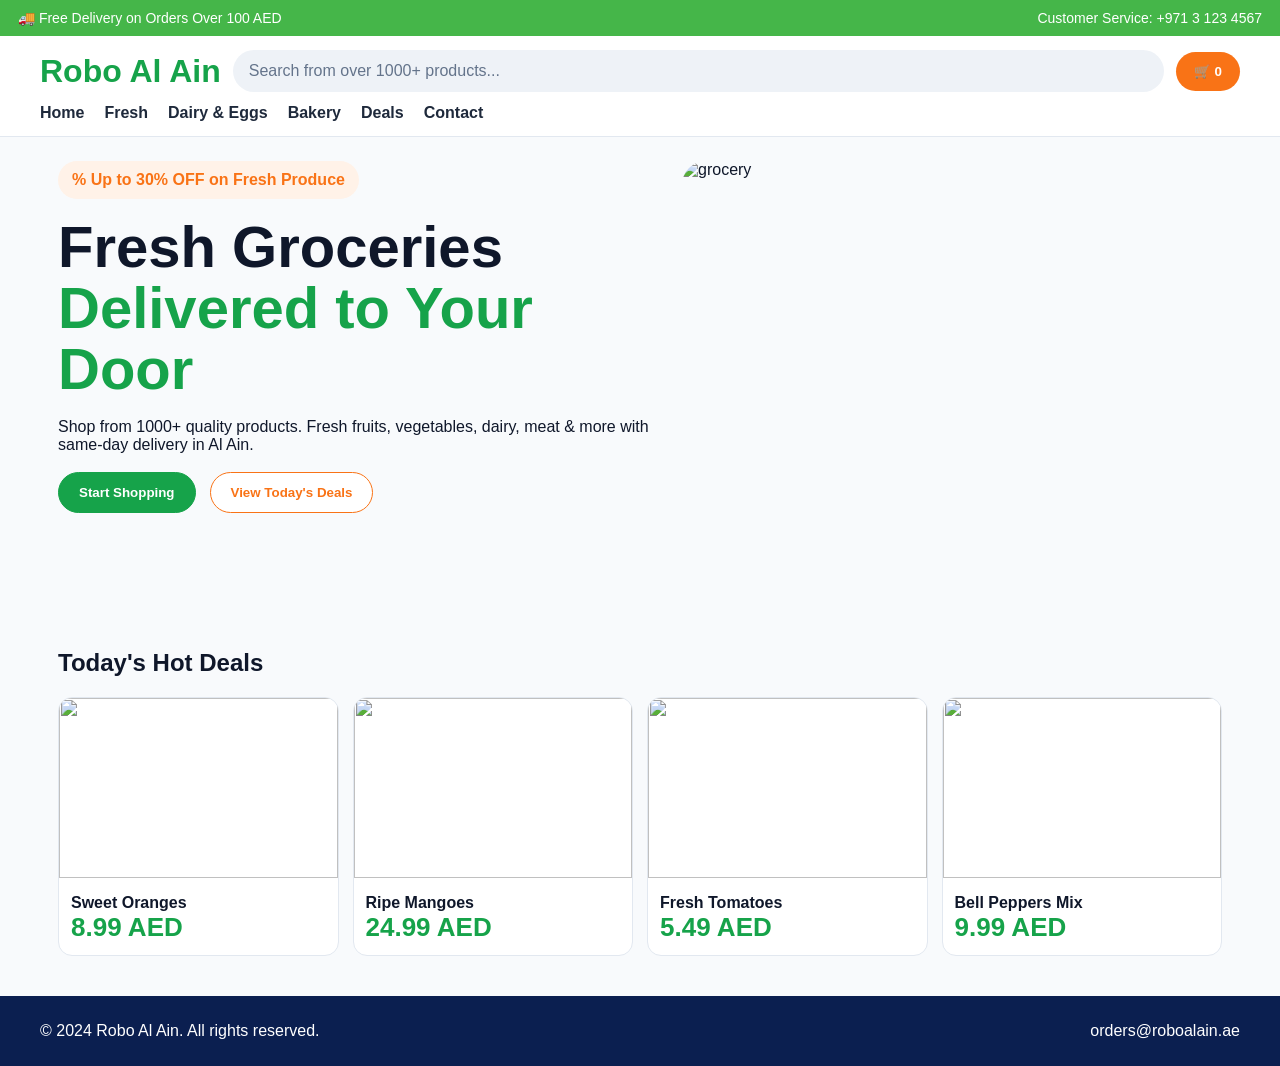
==== index.html @ cf66004e "Switch Vercel deployment to static storefront fallback" ====
<!doctype html>
<html lang="en">
<head>
  <meta charset="UTF-8" />
  <meta name="viewport" content="width=device-width, initial-scale=1.0" />
  <title>Robo Al Ain | Fresh Market</title>
  <style>
    *{box-sizing:border-box} body{margin:0;font-family:Arial,sans-serif;background:#f8fafc;color:#0f172a}
    .top{background:#45b649;color:#fff;padding:10px 18px;font-size:14px;display:flex;justify-content:space-between;gap:16px;flex-wrap:wrap}
    .nav{background:#fff;padding:14px 18px;border-bottom:1px solid #e2e8f0;position:sticky;top:0}
    .row{display:flex;align-items:center;gap:12px;max-width:1200px;margin:auto}
    .brand{font-size:32px;font-weight:700;color:#16a34a}
    .search{flex:1;background:#eef2f7;border-radius:999px;padding:12px 16px;color:#64748b}
    .cart{background:#f97316;color:#fff;border:none;padding:12px 18px;border-radius:999px;font-weight:700}
    .menu{max-width:1200px;margin:12px auto 0;display:flex;gap:20px;font-weight:700;color:#1e293b;flex-wrap:wrap}
    .hero{max-width:1200px;margin:24px auto;padding:0 18px;display:grid;grid-template-columns:1.1fr 1fr;gap:30px}
    .pill{display:inline-block;background:#fff2e8;color:#f97316;padding:10px 14px;border-radius:999px;font-weight:700}
    h1{font-size:58px;line-height:1.05;margin:18px 0} h1 span{color:#16a34a}
    .cta{display:flex;gap:14px;margin-top:18px;flex-wrap:wrap}.btn{padding:12px 20px;border-radius:999px;border:1px solid #16a34a;font-weight:700}
    .btn.primary{background:#16a34a;color:#fff}.btn.alt{color:#f97316;border-color:#f97316;background:#fff}
    .heroimg{width:100%;height:460px;border-radius:24px;object-fit:cover}
    .sec{max-width:1200px;margin:28px auto;padding:0 18px}
    .cards{display:grid;grid-template-columns:repeat(4,1fr);gap:14px}
    .card{background:#fff;border:1px solid #e2e8f0;border-radius:14px;overflow:hidden}
    .card img{width:100%;height:180px;object-fit:cover}.card .p{padding:12px}
    .price{font-size:26px;color:#16a34a;font-weight:700}
    .footer{background:#0b1f50;color:#fff;padding:26px 18px;margin-top:40px}
    @media(max-width:900px){.hero{grid-template-columns:1fr} h1{font-size:42px} .cards{grid-template-columns:repeat(2,1fr)}}
  </style>
</head>
<body>
  <div class="top"><div>🚚 Free Delivery on Orders Over 100 AED</div><div>Customer Service: +971 3 123 4567</div></div>
  <header class="nav">
    <div class="row">
      <div class="brand">Robo Al Ain</div>
      <div class="search">Search from over 1000+ products...</div>
      <button class="cart">🛒 0</button>
    </div>
    <div class="menu"><span>Home</span><span>Fresh</span><span>Dairy & Eggs</span><span>Bakery</span><span>Deals</span><span>Contact</span></div>
  </header>

  <section class="hero">
    <div>
      <span class="pill">% Up to 30% OFF on Fresh Produce</span>
      <h1>Fresh Groceries<br><span>Delivered to Your Door</span></h1>
      <p>Shop from 1000+ quality products. Fresh fruits, vegetables, dairy, meat & more with same-day delivery in Al Ain.</p>
      <div class="cta"><button class="btn primary">Start Shopping</button><button class="btn alt">View Today's Deals</button></div>
    </div>
    <img class="heroimg" src="https://images.unsplash.com/photo-1542838132-92c53300491e?auto=format&fit=crop&w=1400&q=80" alt="grocery"/>
  </section>

  <section class="sec">
    <h2>Today's Hot Deals</h2>
    <div class="cards">
      <article class="card"><img src="https://images.unsplash.com/photo-1582979512210-99b6a53386f9?auto=format&fit=crop&w=800&q=80"><div class="p"><strong>Sweet Oranges</strong><div class="price">8.99 AED</div></div></article>
      <article class="card"><img src="https://images.unsplash.com/photo-1553279768-865429fa0078?auto=format&fit=crop&w=800&q=80"><div class="p"><strong>Ripe Mangoes</strong><div class="price">24.99 AED</div></div></article>
      <article class="card"><img src="https://images.unsplash.com/photo-1546470427-e5ac89cd0b51?auto=format&fit=crop&w=800&q=80"><div class="p"><strong>Fresh Tomatoes</strong><div class="price">5.49 AED</div></div></article>
      <article class="card"><img src="https://images.unsplash.com/photo-1563565375-f3fdfdbefa83?auto=format&fit=crop&w=800&q=80"><div class="p"><strong>Bell Peppers Mix</strong><div class="price">9.99 AED</div></div></article>
    </div>
  </section>

  <footer class="footer">
    <div style="max-width:1200px;margin:auto;display:flex;justify-content:space-between;gap:10px;flex-wrap:wrap">
      <span>© 2024 Robo Al Ain. All rights reserved.</span>
      <span>orders@roboalain.ae</span>
    </div>
  </footer>
</body>
</html>
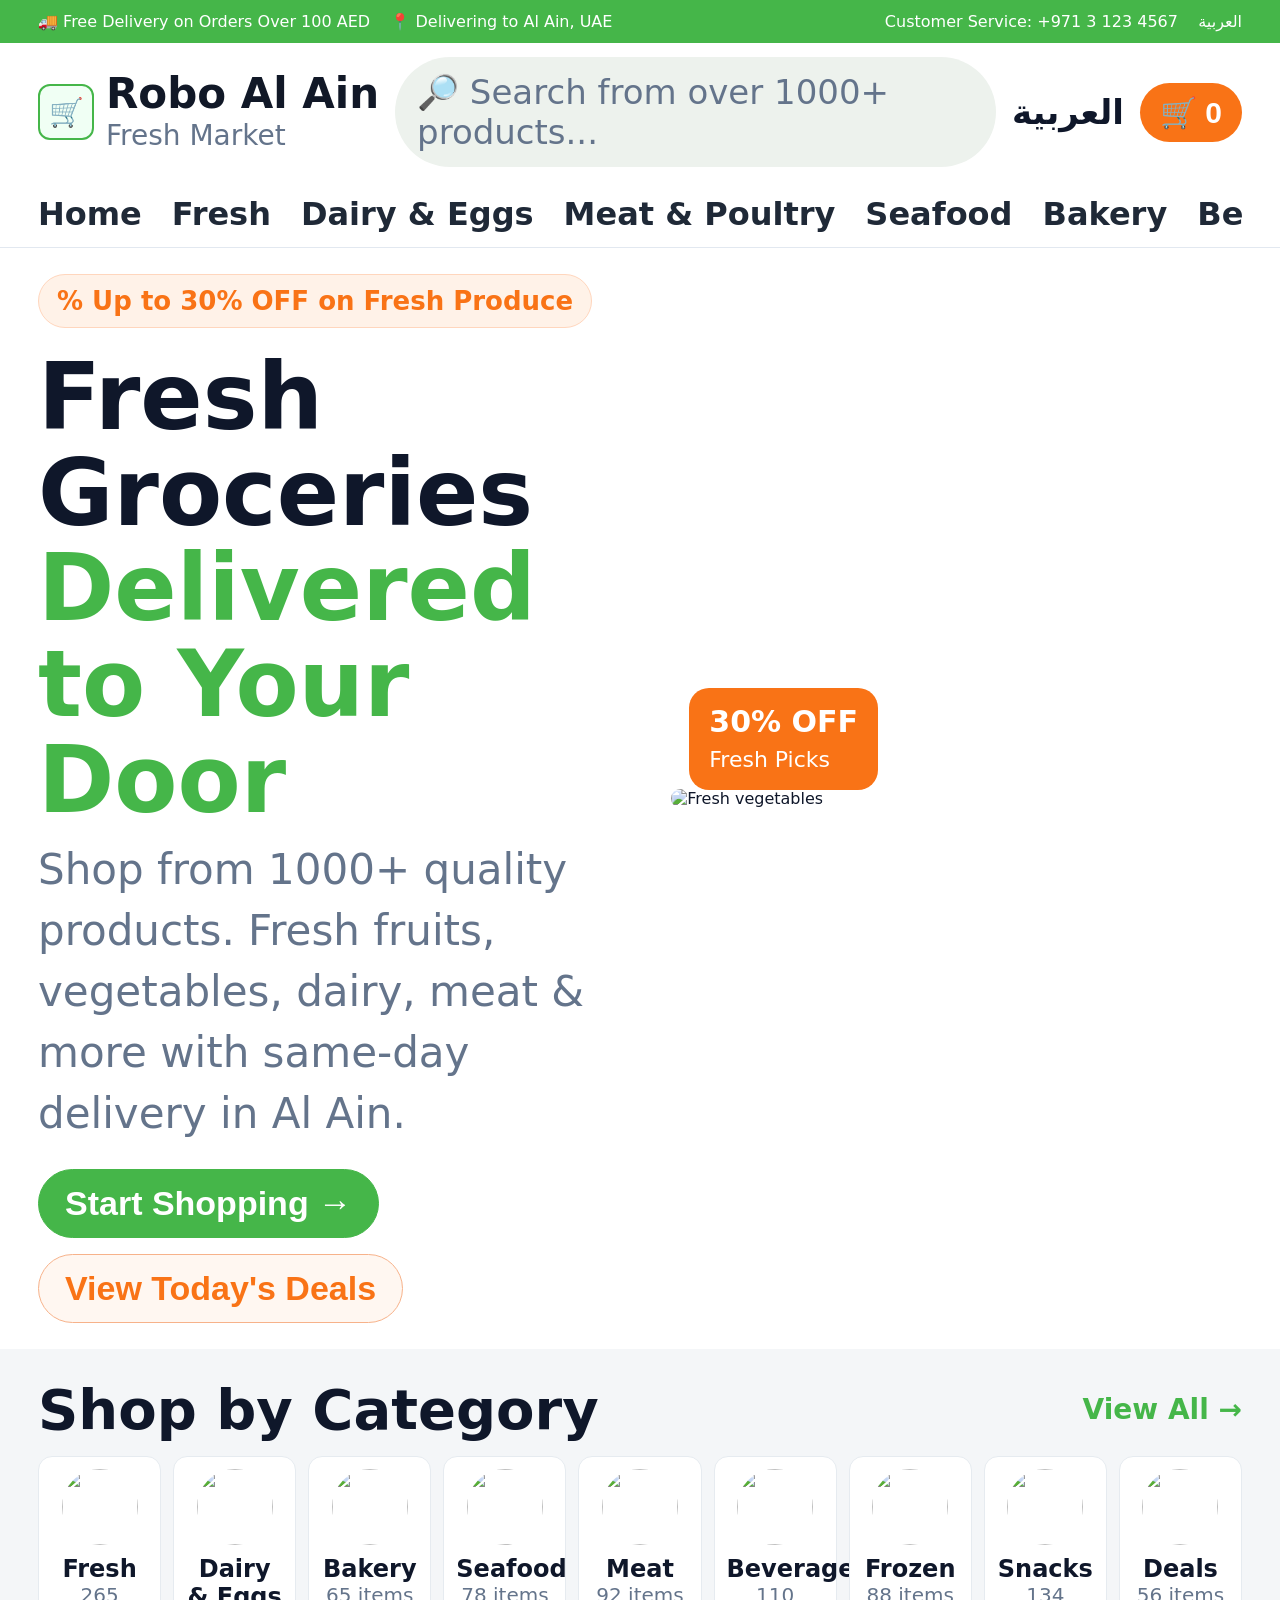
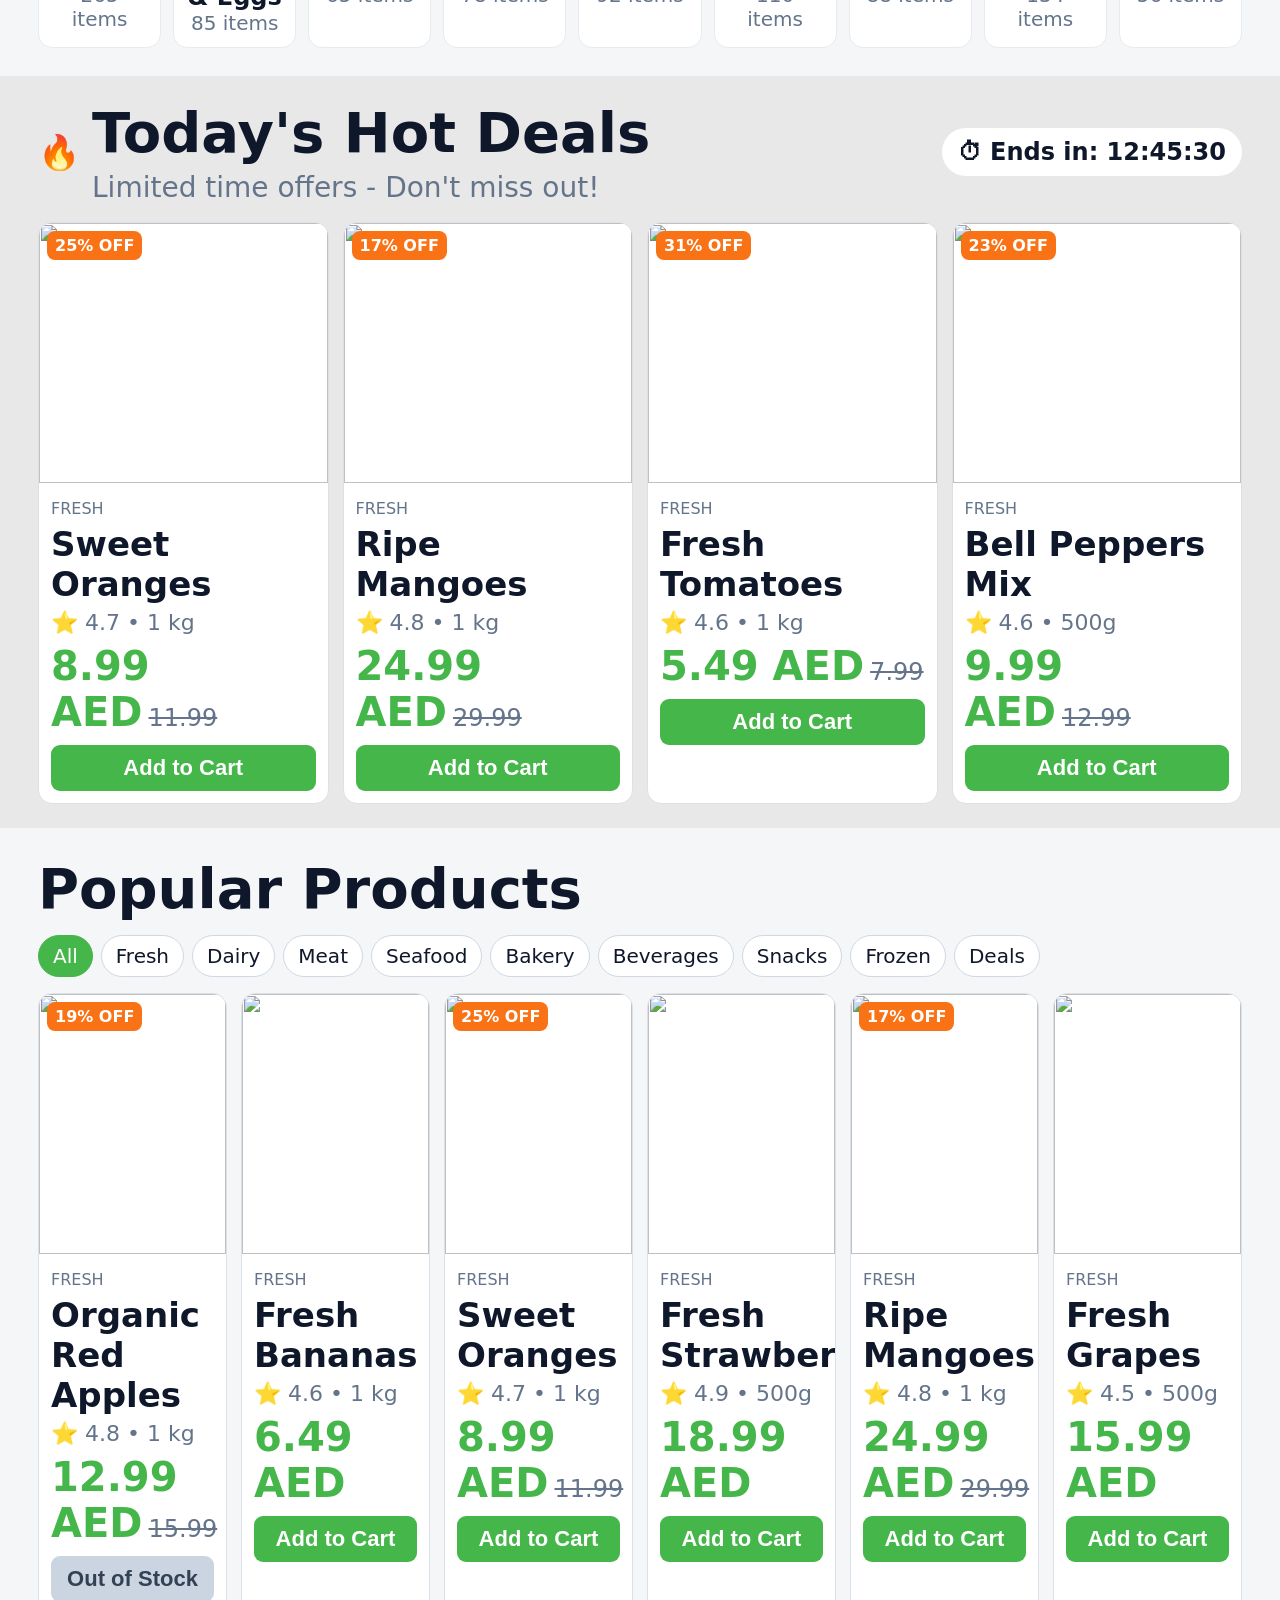
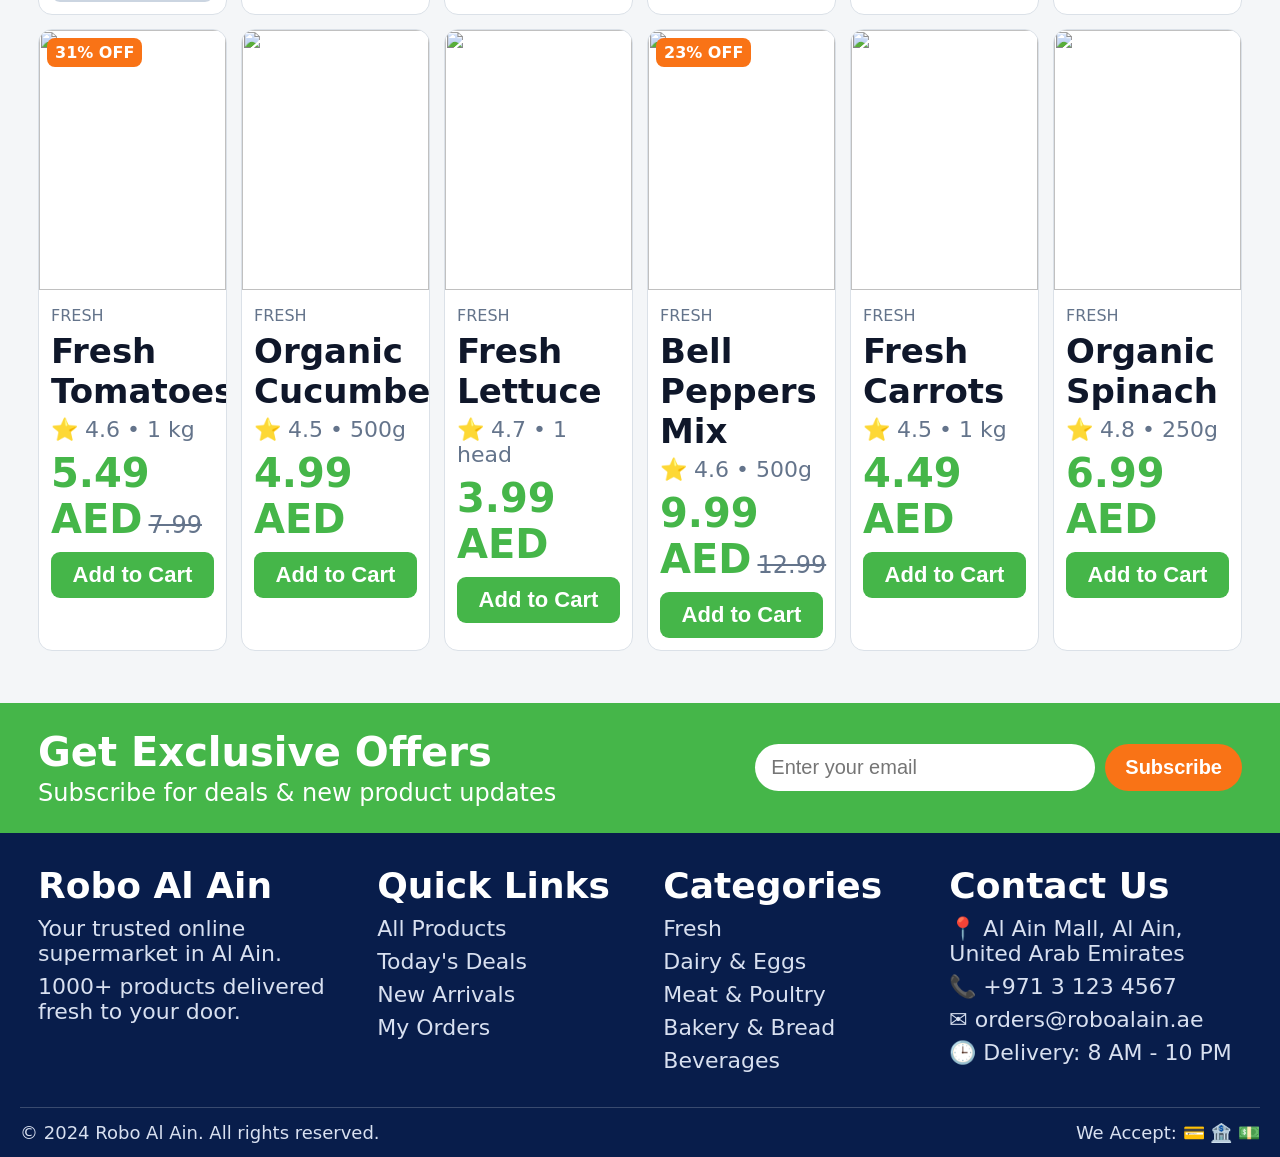
==== commit d046d4fb: "Replace root page with full Robo Al Ain storefront copy" ====
--- a/index.html
+++ b/index.html
@@ -5,65 +5,172 @@
   <meta name="viewport" content="width=device-width, initial-scale=1.0" />
   <title>Robo Al Ain | Fresh Market</title>
   <style>
-    *{box-sizing:border-box} body{margin:0;font-family:Arial,sans-serif;background:#f8fafc;color:#0f172a}
-    .top{background:#45b649;color:#fff;padding:10px 18px;font-size:14px;display:flex;justify-content:space-between;gap:16px;flex-wrap:wrap}
-    .nav{background:#fff;padding:14px 18px;border-bottom:1px solid #e2e8f0;position:sticky;top:0}
-    .row{display:flex;align-items:center;gap:12px;max-width:1200px;margin:auto}
-    .brand{font-size:32px;font-weight:700;color:#16a34a}
-    .search{flex:1;background:#eef2f7;border-radius:999px;padding:12px 16px;color:#64748b}
-    .cart{background:#f97316;color:#fff;border:none;padding:12px 18px;border-radius:999px;font-weight:700}
-    .menu{max-width:1200px;margin:12px auto 0;display:flex;gap:20px;font-weight:700;color:#1e293b;flex-wrap:wrap}
-    .hero{max-width:1200px;margin:24px auto;padding:0 18px;display:grid;grid-template-columns:1.1fr 1fr;gap:30px}
-    .pill{display:inline-block;background:#fff2e8;color:#f97316;padding:10px 14px;border-radius:999px;font-weight:700}
-    h1{font-size:58px;line-height:1.05;margin:18px 0} h1 span{color:#16a34a}
-    .cta{display:flex;gap:14px;margin-top:18px;flex-wrap:wrap}.btn{padding:12px 20px;border-radius:999px;border:1px solid #16a34a;font-weight:700}
-    .btn.primary{background:#16a34a;color:#fff}.btn.alt{color:#f97316;border-color:#f97316;background:#fff}
-    .heroimg{width:100%;height:460px;border-radius:24px;object-fit:cover}
-    .sec{max-width:1200px;margin:28px auto;padding:0 18px}
+    *{box-sizing:border-box} body{margin:0;font-family:Inter,system-ui,-apple-system,Segoe UI,Roboto,sans-serif;background:#f4f6f8;color:#0f172a}
+    a{text-decoration:none;color:inherit}
+    .container{max-width:1240px;margin:0 auto;padding:0 18px}
+    .top{background:#45b649;color:#fff;font-size:16px}
+    .top .container{display:flex;justify-content:space-between;gap:16px;padding:12px 18px;flex-wrap:wrap}
+    .bar{background:#fff;border-bottom:1px solid #e2e8f0;position:sticky;top:0;z-index:20}
+    .bar-main{display:flex;align-items:center;gap:16px;padding:14px 0}
+    .logo{display:flex;align-items:center;gap:12px;min-width:230px}
+    .logo-badge{width:56px;height:56px;border:2px solid #45b649;border-radius:12px;display:grid;place-items:center;background:#f0fff4;font-size:28px}
+    .logo h1{margin:0;font-size:42px;line-height:1;color:#111827}
+    .logo p{margin:4px 0 0;color:#64748b;font-size:28px}
+    .search{flex:1;background:#edf2ed;border-radius:999px;padding:15px 22px;color:#64748b;font-size:34px}
+    .lang{font-weight:700;font-size:34px}
+    .cart{background:#f97316;color:#fff;border:0;border-radius:999px;padding:12px 20px;font-weight:700;font-size:30px}
+    .menu{display:flex;gap:30px;font-weight:700;padding:14px 0;color:#1f2937;font-size:32px;overflow:auto;white-space:nowrap}
+
+    .hero{background:#fff;padding:26px 0}
+    .hero-grid{display:grid;grid-template-columns:1.05fr 1fr;gap:34px;align-items:center}
+    .offer{display:inline-block;background:#fff2e8;color:#f97316;border:1px solid #ffd6bd;border-radius:999px;padding:11px 18px;font-weight:700;font-size:26px}
+    .hero h2{font-size:92px;line-height:1.04;margin:22px 0 12px}
+    .hero h2 span{color:#45b649}
+    .hero p{color:#64748b;font-size:42px;line-height:1.45;margin:0}
+    .cta{display:flex;gap:16px;margin-top:24px;flex-wrap:wrap}
+    .btn{border:1px solid #cbd5e1;background:#fff;border-radius:999px;padding:14px 26px;font-size:34px;font-weight:700}
+    .btn.primary{background:#45b649;border-color:#45b649;color:#fff}
+    .btn.alt{border-color:#f7b28a;color:#f97316;background:#fff7f1}
+    .heroimg{position:relative}
+    .heroimg img{width:100%;height:640px;object-fit:cover;border-radius:28px}
+    .tag{position:absolute;left:18px;bottom:18px;background:#f97316;color:#fff;border-radius:20px;padding:16px 20px;font-weight:800;font-size:30px}
+
+    .section{padding:28px 0}
+    .head{display:flex;justify-content:space-between;align-items:center;margin-bottom:14px}
+    .head h3{margin:0;font-size:56px}
+    .head a{color:#45b649;font-weight:700;font-size:28px}
+
+    .cats{display:grid;grid-template-columns:repeat(9,minmax(120px,1fr));gap:12px}
+    .cat{background:#fff;border:1px solid #e6ebf0;border-radius:14px;padding:12px;text-align:center}
+    .cat img{width:76px;height:76px;border-radius:50%;object-fit:cover;display:block;margin:0 auto 10px}
+    .cat b{font-size:24px;display:block}
+    .cat small{color:#64748b;font-size:20px}
+
+    .deals-wrap{background:#e8e8e8;padding:24px 0}
+    .deal-head{display:flex;justify-content:space-between;align-items:center;margin-bottom:18px}
+    .deal-title{display:flex;align-items:center;gap:12px}
+    .deal-title h4{margin:0;font-size:56px}
+    .deal-title p{margin:6px 0 0;color:#64748b;font-size:28px}
+    .timer{background:#fff;border-radius:999px;padding:10px 16px;font-weight:700;font-size:24px}
     .cards{display:grid;grid-template-columns:repeat(4,1fr);gap:14px}
-    .card{background:#fff;border:1px solid #e2e8f0;border-radius:14px;overflow:hidden}
-    .card img{width:100%;height:180px;object-fit:cover}.card .p{padding:12px}
-    .price{font-size:26px;color:#16a34a;font-weight:700}
-    .footer{background:#0b1f50;color:#fff;padding:26px 18px;margin-top:40px}
-    @media(max-width:900px){.hero{grid-template-columns:1fr} h1{font-size:42px} .cards{grid-template-columns:repeat(2,1fr)}}
+    .card{background:#fff;border-radius:14px;overflow:hidden;border:1px solid #dbe1e8}
+    .card .img{position:relative}
+    .card .img img{width:100%;height:260px;object-fit:cover}
+    .disc{position:absolute;top:8px;left:8px;background:#f97316;color:#fff;font-size:16px;font-weight:800;padding:5px 8px;border-radius:8px}
+    .card .info{padding:12px}
+    .type{color:#64748b;text-transform:uppercase;font-size:16px}
+    .name{font-size:34px;font-weight:700;margin:6px 0}
+    .meta{color:#64748b;font-size:22px}
+    .price{margin-top:8px}
+    .price b{color:#45b649;font-size:40px}
+    .price s{color:#64748b;margin-left:6px;font-size:24px}
+    .add{margin-top:10px;background:#45b649;color:#fff;border:0;width:100%;padding:10px;border-radius:9px;font-weight:700;font-size:22px}
+
+    .chips{display:flex;gap:8px;flex-wrap:wrap;margin-bottom:16px}
+    .chip{border:1px solid #cfd8e3;background:#fff;border-radius:999px;padding:8px 14px;font-size:20px}
+    .chip.active{background:#45b649;border-color:#45b649;color:#fff}
+    .products{display:grid;grid-template-columns:repeat(6,1fr);gap:14px}
+
+    .newsletter{background:#45b649;color:#fff;padding:26px 0;margin-top:24px}
+    .newsletter .container{display:flex;justify-content:space-between;align-items:center;gap:16px;flex-wrap:wrap}
+    .newsletter h5{margin:0;font-size:40px}
+    .newsletter p{margin:4px 0 0;font-size:24px}
+    .sub{display:flex;gap:10px;flex-wrap:wrap}
+    .sub input{border:0;border-radius:999px;padding:12px 16px;min-width:340px;font-size:20px}
+    .sub button{border:0;background:#f97316;color:#fff;padding:12px 20px;border-radius:999px;font-weight:700;font-size:20px}
+
+    .footer{background:#081d4b;color:#fff;padding:32px 0 0}
+    .footer-grid{display:grid;grid-template-columns:1.2fr 1fr 1fr 1.1fr;gap:20px;padding-bottom:26px}
+    .footer h6{margin:0 0 10px;font-size:36px}
+    .footer p,.footer li{margin:0 0 8px;color:#d8e0f0;font-size:22px;list-style:none}
+    .copyright{border-top:1px solid rgba(255,255,255,.2);padding:14px 0;color:#d8e0f0;font-size:18px;display:flex;justify-content:space-between;gap:12px;flex-wrap:wrap}
+
+    @media (max-width:1100px){
+      .hero-grid{grid-template-columns:1fr}.cats{grid-template-columns:repeat(3,1fr)}.cards{grid-template-columns:repeat(2,1fr)}.products{grid-template-columns:repeat(2,1fr)}
+      .logo h1{font-size:28px}.logo p,.search,.lang,.cart,.menu,.hero p{font-size:18px}.hero h2{font-size:48px}
+      .head h3,.deal-title h4{font-size:34px}.footer-grid{grid-template-columns:1fr 1fr}
+    }
   </style>
 </head>
 <body>
-  <div class="top"><div>🚚 Free Delivery on Orders Over 100 AED</div><div>Customer Service: +971 3 123 4567</div></div>
-  <header class="nav">
-    <div class="row">
-      <div class="brand">Robo Al Ain</div>
-      <div class="search">Search from over 1000+ products...</div>
-      <button class="cart">🛒 0</button>
+  <div class="top"><div class="container"><span>🚚 Free Delivery on Orders Over 100 AED &nbsp;&nbsp; 📍 Delivering to Al Ain, UAE</span><span>Customer Service: +971 3 123 4567 &nbsp;&nbsp; العربية</span></div></div>
+
+  <header class="bar">
+    <div class="container">
+      <div class="bar-main">
+        <div class="logo"><div class="logo-badge">🛒</div><div><h1>Robo Al Ain</h1><p>Fresh Market</p></div></div>
+        <div class="search">🔎 Search from over 1000+ products...</div>
+        <div class="lang">العربية</div>
+        <button class="cart">🛒 0</button>
+      </div>
+      <nav class="menu"><a>Home</a><a>Fresh</a><a>Dairy & Eggs</a><a>Meat & Poultry</a><a>Seafood</a><a>Bakery</a><a>Beverages</a><a>Snacks</a><a>Frozen</a><a>Deals</a></nav>
     </div>
-    <div class="menu"><span>Home</span><span>Fresh</span><span>Dairy & Eggs</span><span>Bakery</span><span>Deals</span><span>Contact</span></div>
   </header>
 
   <section class="hero">
-    <div>
-      <span class="pill">% Up to 30% OFF on Fresh Produce</span>
-      <h1>Fresh Groceries<br><span>Delivered to Your Door</span></h1>
-      <p>Shop from 1000+ quality products. Fresh fruits, vegetables, dairy, meat & more with same-day delivery in Al Ain.</p>
-      <div class="cta"><button class="btn primary">Start Shopping</button><button class="btn alt">View Today's Deals</button></div>
-    </div>
-    <img class="heroimg" src="https://images.unsplash.com/photo-1542838132-92c53300491e?auto=format&fit=crop&w=1400&q=80" alt="grocery"/>
-  </section>
-
-  <section class="sec">
-    <h2>Today's Hot Deals</h2>
-    <div class="cards">
-      <article class="card"><img src="https://images.unsplash.com/photo-1582979512210-99b6a53386f9?auto=format&fit=crop&w=800&q=80"><div class="p"><strong>Sweet Oranges</strong><div class="price">8.99 AED</div></div></article>
-      <article class="card"><img src="https://images.unsplash.com/photo-1553279768-865429fa0078?auto=format&fit=crop&w=800&q=80"><div class="p"><strong>Ripe Mangoes</strong><div class="price">24.99 AED</div></div></article>
-      <article class="card"><img src="https://images.unsplash.com/photo-1546470427-e5ac89cd0b51?auto=format&fit=crop&w=800&q=80"><div class="p"><strong>Fresh Tomatoes</strong><div class="price">5.49 AED</div></div></article>
-      <article class="card"><img src="https://images.unsplash.com/photo-1563565375-f3fdfdbefa83?auto=format&fit=crop&w=800&q=80"><div class="p"><strong>Bell Peppers Mix</strong><div class="price">9.99 AED</div></div></article>
+    <div class="container hero-grid">
+      <div>
+        <span class="offer">% Up to 30% OFF on Fresh Produce</span>
+        <h2>Fresh Groceries<br><span>Delivered to Your Door</span></h2>
+        <p>Shop from 1000+ quality products. Fresh fruits, vegetables, dairy, meat & more with same-day delivery in Al Ain.</p>
+        <div class="cta"><button class="btn primary">Start Shopping →</button><button class="btn alt">View Today's Deals</button></div>
+      </div>
+      <div class="heroimg"><img src="https://images.unsplash.com/photo-1542838132-92c53300491e?auto=format&fit=crop&w=1400&q=80" alt="Fresh vegetables"><div class="tag">30% OFF<br><span style="font-size:22px;font-weight:500">Fresh Picks</span></div></div>
     </div>
   </section>
 
-  <footer class="footer">
-    <div style="max-width:1200px;margin:auto;display:flex;justify-content:space-between;gap:10px;flex-wrap:wrap">
-      <span>© 2024 Robo Al Ain. All rights reserved.</span>
-      <span>orders@roboalain.ae</span>
+  <section class="section">
+    <div class="container">
+      <div class="head"><h3>Shop by Category</h3><a href="#">View All →</a></div>
+      <div class="cats">
+        <div class="cat"><img src="https://images.unsplash.com/photo-1488459716781-31db52582fe9?auto=format&fit=crop&w=200&q=80"><b>Fresh</b><small>265 items</small></div>
+        <div class="cat"><img src="https://images.unsplash.com/photo-1550583724-b2692b85b150?auto=format&fit=crop&w=200&q=80"><b>Dairy & Eggs</b><small>85 items</small></div>
+        <div class="cat"><img src="https://images.unsplash.com/photo-1549931319-a545dcf3bc73?auto=format&fit=crop&w=200&q=80"><b>Bakery</b><small>65 items</small></div>
+        <div class="cat"><img src="https://images.unsplash.com/photo-1579631542720-3a87824fff86?auto=format&fit=crop&w=200&q=80"><b>Seafood</b><small>78 items</small></div>
+        <div class="cat"><img src="https://images.unsplash.com/photo-1607623814075-e51df1bdc82f?auto=format&fit=crop&w=200&q=80"><b>Meat</b><small>92 items</small></div>
+        <div class="cat"><img src="https://images.unsplash.com/photo-1551024709-8f23befc6cf7?auto=format&fit=crop&w=200&q=80"><b>Beverages</b><small>110 items</small></div>
+        <div class="cat"><img src="https://images.unsplash.com/photo-1529472119196-cb724127a98e?auto=format&fit=crop&w=200&q=80"><b>Frozen</b><small>88 items</small></div>
+        <div class="cat"><img src="https://images.unsplash.com/photo-1599490659213-e2b9527bd087?auto=format&fit=crop&w=200&q=80"><b>Snacks</b><small>134 items</small></div>
+        <div class="cat"><img src="https://images.unsplash.com/photo-1607082349566-187342175e2f?auto=format&fit=crop&w=200&q=80"><b>Deals</b><small>56 items</small></div>
+      </div>
     </div>
-  </footer>
+  </section>
+
+  <section class="deals-wrap">
+    <div class="container">
+      <div class="deal-head"><div class="deal-title"><div style="font-size:34px">🔥</div><div><h4>Today's Hot Deals</h4><p>Limited time offers - Don't miss out!</p></div></div><div class="timer">⏱ Ends in: 12:45:30</div></div>
+      <div class="cards">
+        <article class="card"><div class="img"><img src="https://images.unsplash.com/photo-1582979512210-99b6a53386f9?auto=format&fit=crop&w=900&q=80"><span class="disc">25% OFF</span></div><div class="info"><div class="type">Fresh</div><div class="name">Sweet Oranges</div><div class="meta">⭐ 4.7 • 1 kg</div><div class="price"><b>8.99 AED</b><s>11.99</s></div><button class="add">Add to Cart</button></div></article>
+        <article class="card"><div class="img"><img src="https://images.unsplash.com/photo-1553279768-865429fa0078?auto=format&fit=crop&w=900&q=80"><span class="disc">17% OFF</span></div><div class="info"><div class="type">Fresh</div><div class="name">Ripe Mangoes</div><div class="meta">⭐ 4.8 • 1 kg</div><div class="price"><b>24.99 AED</b><s>29.99</s></div><button class="add">Add to Cart</button></div></article>
+        <article class="card"><div class="img"><img src="https://images.unsplash.com/photo-1546470427-e5ac89cd0b51?auto=format&fit=crop&w=900&q=80"><span class="disc">31% OFF</span></div><div class="info"><div class="type">Fresh</div><div class="name">Fresh Tomatoes</div><div class="meta">⭐ 4.6 • 1 kg</div><div class="price"><b>5.49 AED</b><s>7.99</s></div><button class="add">Add to Cart</button></div></article>
+        <article class="card"><div class="img"><img src="https://images.unsplash.com/photo-1563565375-f3fdfdbefa83?auto=format&fit=crop&w=900&q=80"><span class="disc">23% OFF</span></div><div class="info"><div class="type">Fresh</div><div class="name">Bell Peppers Mix</div><div class="meta">⭐ 4.6 • 500g</div><div class="price"><b>9.99 AED</b><s>12.99</s></div><button class="add">Add to Cart</button></div></article>
+      </div>
+    </div>
+  </section>
+
+  <section class="section">
+    <div class="container">
+      <div class="head"><h3>Popular Products</h3></div>
+      <div class="chips"><span class="chip active">All</span><span class="chip">Fresh</span><span class="chip">Dairy</span><span class="chip">Meat</span><span class="chip">Seafood</span><span class="chip">Bakery</span><span class="chip">Beverages</span><span class="chip">Snacks</span><span class="chip">Frozen</span><span class="chip">Deals</span></div>
+      <div class="products">
+        <article class="card"><div class="img"><img src="https://images.unsplash.com/photo-1601004890684-d8cbf643f5f2?auto=format&fit=crop&w=900&q=80"><span class="disc">19% OFF</span></div><div class="info"><div class="type">Fresh</div><div class="name">Organic Red Apples</div><div class="meta">⭐ 4.8 • 1 kg</div><div class="price"><b>12.99 AED</b><s>15.99</s></div><button class="add" style="background:#cbd5e1;color:#334155">Out of Stock</button></div></article>
+        <article class="card"><div class="img"><img src="https://images.unsplash.com/photo-1603833665858-e61d17a86224?auto=format&fit=crop&w=900&q=80"></div><div class="info"><div class="type">Fresh</div><div class="name">Fresh Bananas</div><div class="meta">⭐ 4.6 • 1 kg</div><div class="price"><b>6.49 AED</b></div><button class="add">Add to Cart</button></div></article>
+        <article class="card"><div class="img"><img src="https://images.unsplash.com/photo-1582979512210-99b6a53386f9?auto=format&fit=crop&w=900&q=80"><span class="disc">25% OFF</span></div><div class="info"><div class="type">Fresh</div><div class="name">Sweet Oranges</div><div class="meta">⭐ 4.7 • 1 kg</div><div class="price"><b>8.99 AED</b><s>11.99</s></div><button class="add">Add to Cart</button></div></article>
+        <article class="card"><div class="img"><img src="https://images.unsplash.com/photo-1464965911861-746a04b4bca6?auto=format&fit=crop&w=900&q=80"></div><div class="info"><div class="type">Fresh</div><div class="name">Fresh Strawberries</div><div class="meta">⭐ 4.9 • 500g</div><div class="price"><b>18.99 AED</b></div><button class="add">Add to Cart</button></div></article>
+        <article class="card"><div class="img"><img src="https://images.unsplash.com/photo-1553279768-865429fa0078?auto=format&fit=crop&w=900&q=80"><span class="disc">17% OFF</span></div><div class="info"><div class="type">Fresh</div><div class="name">Ripe Mangoes</div><div class="meta">⭐ 4.8 • 1 kg</div><div class="price"><b>24.99 AED</b><s>29.99</s></div><button class="add">Add to Cart</button></div></article>
+        <article class="card"><div class="img"><img src="https://images.unsplash.com/photo-1537640538966-79f369143f8f?auto=format&fit=crop&w=900&q=80"></div><div class="info"><div class="type">Fresh</div><div class="name">Fresh Grapes</div><div class="meta">⭐ 4.5 • 500g</div><div class="price"><b>15.99 AED</b></div><button class="add">Add to Cart</button></div></article>
+        <article class="card"><div class="img"><img src="https://images.unsplash.com/photo-1546470427-e5ac89cd0b51?auto=format&fit=crop&w=900&q=80"><span class="disc">31% OFF</span></div><div class="info"><div class="type">Fresh</div><div class="name">Fresh Tomatoes</div><div class="meta">⭐ 4.6 • 1 kg</div><div class="price"><b>5.49 AED</b><s>7.99</s></div><button class="add">Add to Cart</button></div></article>
+        <article class="card"><div class="img"><img src="https://images.unsplash.com/photo-1604977046802-1f8fd2f15e5a?auto=format&fit=crop&w=900&q=80"></div><div class="info"><div class="type">Fresh</div><div class="name">Organic Cucumbers</div><div class="meta">⭐ 4.5 • 500g</div><div class="price"><b>4.99 AED</b></div><button class="add">Add to Cart</button></div></article>
+        <article class="card"><div class="img"><img src="https://images.unsplash.com/photo-1622206151226-18ca2c9ab4a1?auto=format&fit=crop&w=900&q=80"></div><div class="info"><div class="type">Fresh</div><div class="name">Fresh Lettuce</div><div class="meta">⭐ 4.7 • 1 head</div><div class="price"><b>3.99 AED</b></div><button class="add">Add to Cart</button></div></article>
+        <article class="card"><div class="img"><img src="https://images.unsplash.com/photo-1563565375-f3fdfdbefa83?auto=format&fit=crop&w=900&q=80"><span class="disc">23% OFF</span></div><div class="info"><div class="type">Fresh</div><div class="name">Bell Peppers Mix</div><div class="meta">⭐ 4.6 • 500g</div><div class="price"><b>9.99 AED</b><s>12.99</s></div><button class="add">Add to Cart</button></div></article>
+        <article class="card"><div class="img"><img src="https://images.unsplash.com/photo-1598170845058-32b9d6a5da37?auto=format&fit=crop&w=900&q=80"></div><div class="info"><div class="type">Fresh</div><div class="name">Fresh Carrots</div><div class="meta">⭐ 4.5 • 1 kg</div><div class="price"><b>4.49 AED</b></div><button class="add">Add to Cart</button></div></article>
+        <article class="card"><div class="img"><img src="https://images.unsplash.com/photo-1576045057995-568f588f82fb?auto=format&fit=crop&w=900&q=80"></div><div class="info"><div class="type">Fresh</div><div class="name">Organic Spinach</div><div class="meta">⭐ 4.8 • 250g</div><div class="price"><b>6.99 AED</b></div><button class="add">Add to Cart</button></div></article>
+      </div>
+    </div>
+  </section>
+
+  <section class="newsletter"><div class="container"><div><h5>Get Exclusive Offers</h5><p>Subscribe for deals & new product updates</p></div><div class="sub"><input placeholder="Enter your email"><button>Subscribe</button></div></div></section>
+
+  <footer class="footer"><div class="container footer-grid"><div><h6>Robo Al Ain</h6><p>Your trusted online supermarket in Al Ain.</p><p>1000+ products delivered fresh to your door.</p></div><div><h6>Quick Links</h6><p>All Products</p><p>Today's Deals</p><p>New Arrivals</p><p>My Orders</p></div><div><h6>Categories</h6><p>Fresh</p><p>Dairy & Eggs</p><p>Meat & Poultry</p><p>Bakery & Bread</p><p>Beverages</p></div><div><h6>Contact Us</h6><p>📍 Al Ain Mall, Al Ain, United Arab Emirates</p><p>📞 +971 3 123 4567</p><p>✉️ orders@roboalain.ae</p><p>🕒 Delivery: 8 AM - 10 PM</p></div></div><div class="container copyright"><span>© 2024 Robo Al Ain. All rights reserved.</span><span>We Accept: 💳 🏦 💵</span></div></footer>
 </body>
 </html>
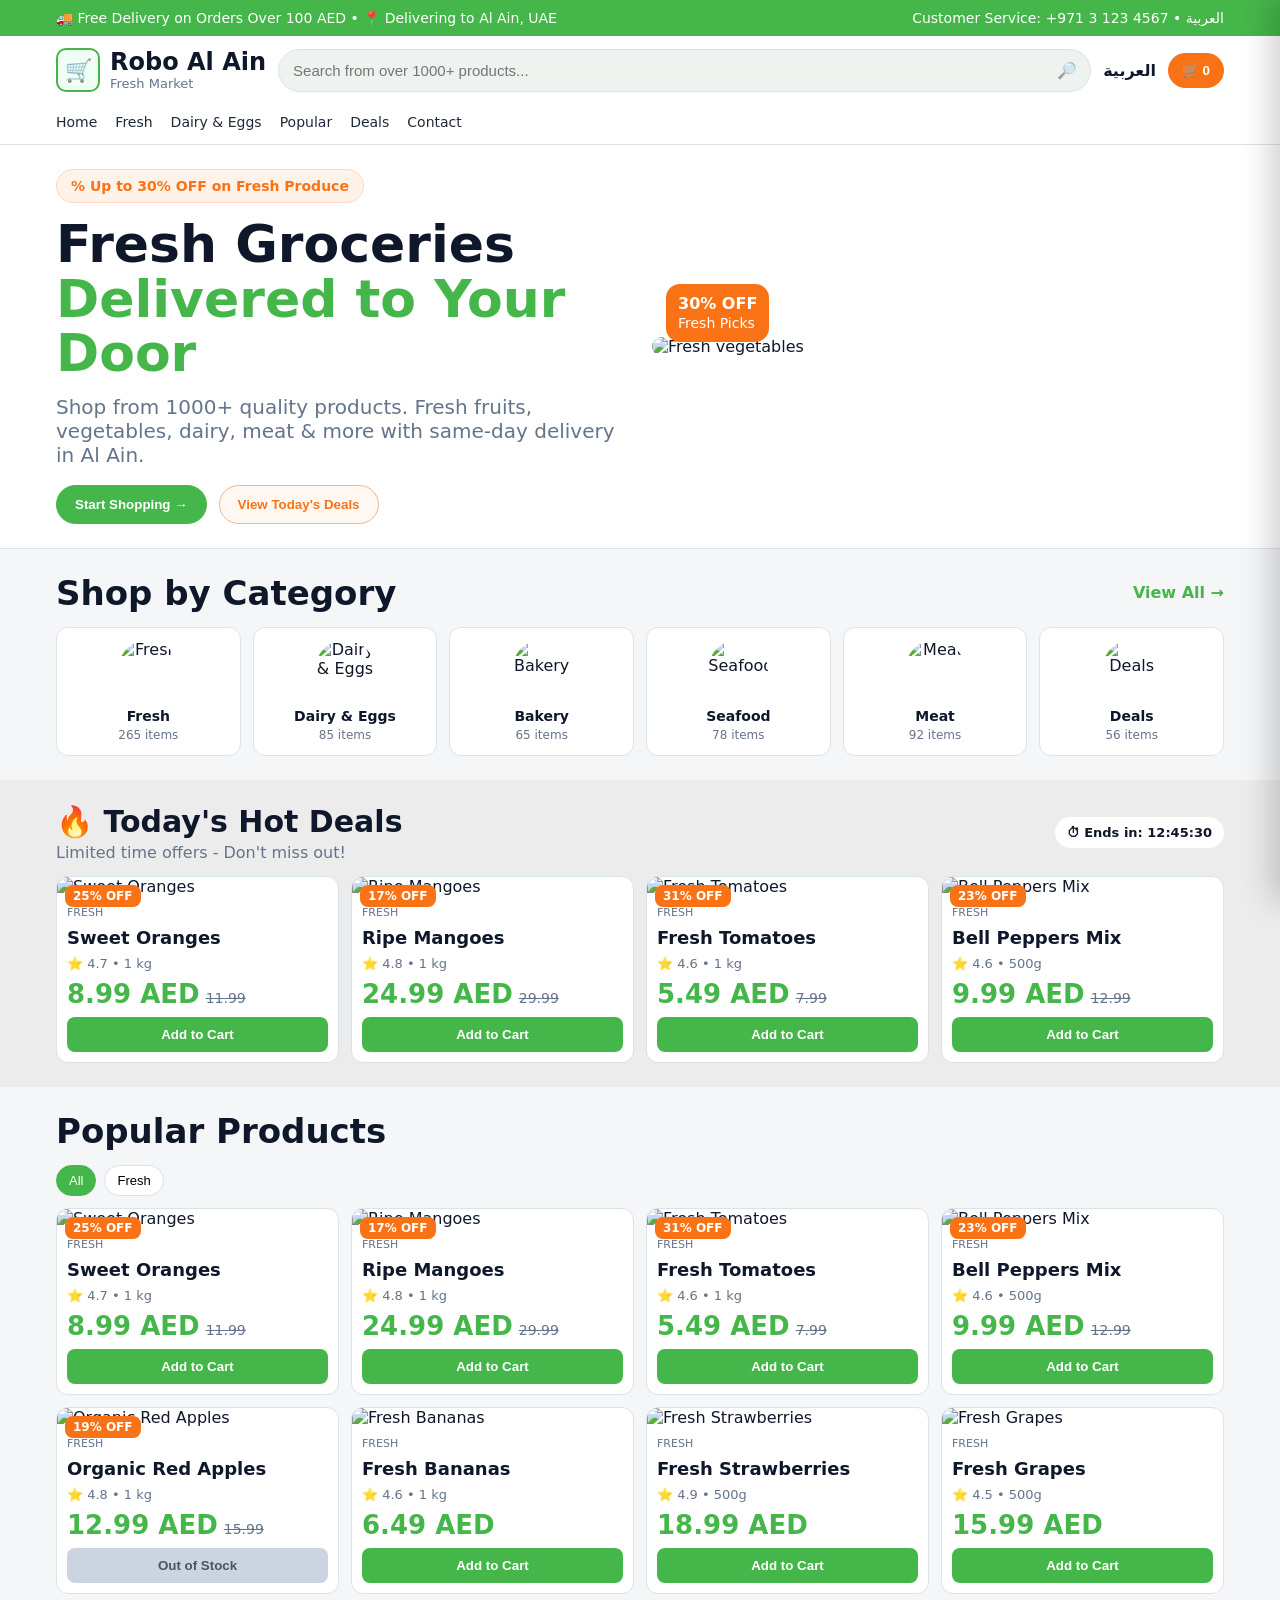
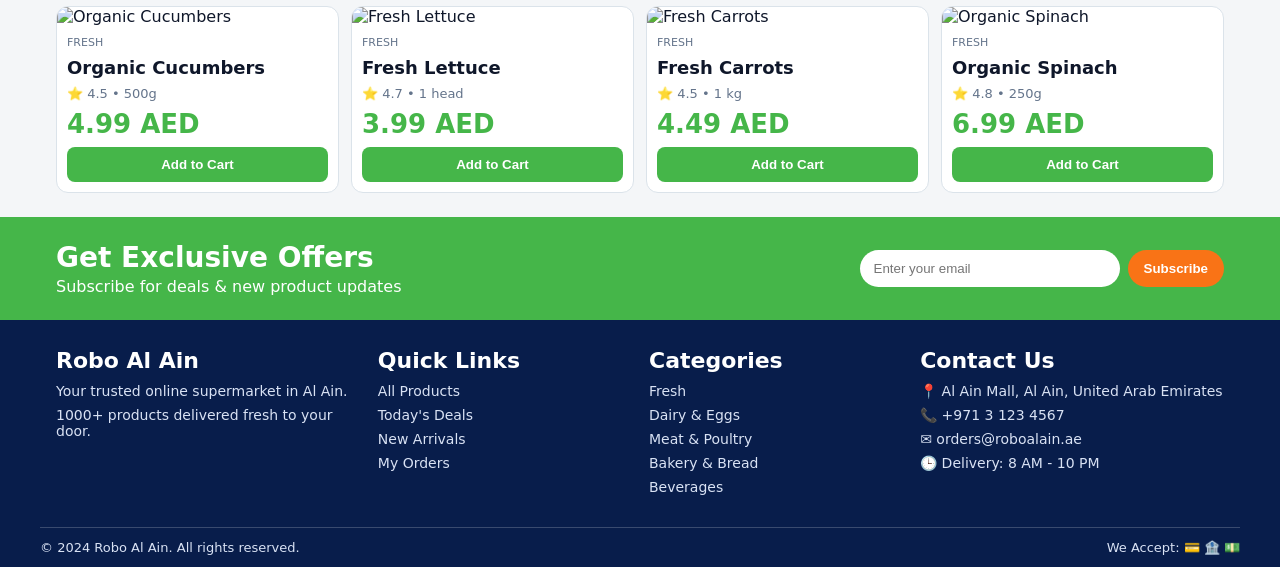
==== commit 03074a5f: "Make storefront responsive and add working search cart checkout" ====
--- a/index.html
+++ b/index.html
@@ -4,173 +4,321 @@
   <meta charset="UTF-8" />
   <meta name="viewport" content="width=device-width, initial-scale=1.0" />
   <title>Robo Al Ain | Fresh Market</title>
+  <meta name="description" content="Fresh groceries delivered to your door in Al Ain." />
   <style>
-    *{box-sizing:border-box} body{margin:0;font-family:Inter,system-ui,-apple-system,Segoe UI,Roboto,sans-serif;background:#f4f6f8;color:#0f172a}
-    a{text-decoration:none;color:inherit}
-    .container{max-width:1240px;margin:0 auto;padding:0 18px}
-    .top{background:#45b649;color:#fff;font-size:16px}
-    .top .container{display:flex;justify-content:space-between;gap:16px;padding:12px 18px;flex-wrap:wrap}
-    .bar{background:#fff;border-bottom:1px solid #e2e8f0;position:sticky;top:0;z-index:20}
-    .bar-main{display:flex;align-items:center;gap:16px;padding:14px 0}
-    .logo{display:flex;align-items:center;gap:12px;min-width:230px}
-    .logo-badge{width:56px;height:56px;border:2px solid #45b649;border-radius:12px;display:grid;place-items:center;background:#f0fff4;font-size:28px}
-    .logo h1{margin:0;font-size:42px;line-height:1;color:#111827}
-    .logo p{margin:4px 0 0;color:#64748b;font-size:28px}
-    .search{flex:1;background:#edf2ed;border-radius:999px;padding:15px 22px;color:#64748b;font-size:34px}
-    .lang{font-weight:700;font-size:34px}
-    .cart{background:#f97316;color:#fff;border:0;border-radius:999px;padding:12px 20px;font-weight:700;font-size:30px}
-    .menu{display:flex;gap:30px;font-weight:700;padding:14px 0;color:#1f2937;font-size:32px;overflow:auto;white-space:nowrap}
-
-    .hero{background:#fff;padding:26px 0}
-    .hero-grid{display:grid;grid-template-columns:1.05fr 1fr;gap:34px;align-items:center}
-    .offer{display:inline-block;background:#fff2e8;color:#f97316;border:1px solid #ffd6bd;border-radius:999px;padding:11px 18px;font-weight:700;font-size:26px}
-    .hero h2{font-size:92px;line-height:1.04;margin:22px 0 12px}
-    .hero h2 span{color:#45b649}
-    .hero p{color:#64748b;font-size:42px;line-height:1.45;margin:0}
-    .cta{display:flex;gap:16px;margin-top:24px;flex-wrap:wrap}
-    .btn{border:1px solid #cbd5e1;background:#fff;border-radius:999px;padding:14px 26px;font-size:34px;font-weight:700}
-    .btn.primary{background:#45b649;border-color:#45b649;color:#fff}
-    .btn.alt{border-color:#f7b28a;color:#f97316;background:#fff7f1}
+    :root{
+      --green:#45b649;
+      --orange:#f97316;
+      --bg:#f4f6f8;
+      --ink:#0f172a;
+      --muted:#64748b;
+      --line:#dbe3ea;
+      --navy:#081d4b;
+      --card:#ffffff;
+    }
+    *{box-sizing:border-box}
+    body{margin:0;font-family:Inter,system-ui,-apple-system,Segoe UI,Roboto,sans-serif;background:var(--bg);color:var(--ink)}
+    .container{max-width:1200px;margin:0 auto;padding:0 16px}
+    .top{background:var(--green);color:#fff;font-size:14px}
+    .top .container{display:flex;justify-content:space-between;gap:12px;padding:10px 16px;flex-wrap:wrap}
+
+    .bar{background:#fff;position:sticky;top:0;z-index:30;border-bottom:1px solid var(--line)}
+    .bar-main{display:grid;grid-template-columns:auto 1fr auto auto;gap:12px;align-items:center;padding:12px 0}
+    .logo{display:flex;align-items:center;gap:10px}
+    .logo-badge{width:44px;height:44px;border:2px solid var(--green);border-radius:10px;display:grid;place-items:center;background:#f0fff4;font-size:22px}
+    .logo h1{margin:0;font-size:24px;line-height:1.1}
+    .logo p{margin:0;color:var(--muted);font-size:13px}
+    .search-wrap{position:relative}
+    .search{width:100%;border:1px solid var(--line);background:#eef3ef;border-radius:999px;padding:12px 40px 12px 14px;font-size:15px}
+    .search-ico{position:absolute;right:14px;top:50%;transform:translateY(-50%);opacity:.55}
+    .lang{font-weight:700}
+    .cart-btn{border:0;background:var(--orange);color:#fff;border-radius:999px;padding:10px 14px;font-weight:700;cursor:pointer}
+    .menu{display:flex;gap:18px;padding:10px 0 14px;font-size:14px;overflow:auto;white-space:nowrap}
+    .menu a{cursor:pointer;color:#1f2937;text-decoration:none}
+    .menu a:hover{color:var(--green)}
+
+    .hero{background:#fff;padding:24px 0;border-bottom:1px solid var(--line)}
+    .hero-grid{display:grid;grid-template-columns:1fr 1fr;gap:24px;align-items:center}
+    .offer{display:inline-block;background:#fff2e8;color:var(--orange);border:1px solid #ffd8bf;border-radius:999px;padding:8px 14px;font-weight:700;font-size:14px}
+    .hero h2{font-size:52px;line-height:1.05;margin:14px 0}
+    .hero h2 span{color:var(--green)}
+    .hero p{font-size:20px;color:var(--muted);margin:0}
+    .cta{display:flex;gap:12px;margin-top:18px;flex-wrap:wrap}
+    .btn{border-radius:999px;padding:11px 18px;font-weight:700;border:1px solid var(--line);background:#fff;cursor:pointer}
+    .btn.primary{background:var(--green);border-color:var(--green);color:#fff}
+    .btn.alt{color:var(--orange);border-color:#f4b58e;background:#fff7f1}
     .heroimg{position:relative}
-    .heroimg img{width:100%;height:640px;object-fit:cover;border-radius:28px}
-    .tag{position:absolute;left:18px;bottom:18px;background:#f97316;color:#fff;border-radius:20px;padding:16px 20px;font-weight:800;font-size:30px}
-
-    .section{padding:28px 0}
-    .head{display:flex;justify-content:space-between;align-items:center;margin-bottom:14px}
-    .head h3{margin:0;font-size:56px}
-    .head a{color:#45b649;font-weight:700;font-size:28px}
-
-    .cats{display:grid;grid-template-columns:repeat(9,minmax(120px,1fr));gap:12px}
-    .cat{background:#fff;border:1px solid #e6ebf0;border-radius:14px;padding:12px;text-align:center}
-    .cat img{width:76px;height:76px;border-radius:50%;object-fit:cover;display:block;margin:0 auto 10px}
-    .cat b{font-size:24px;display:block}
-    .cat small{color:#64748b;font-size:20px}
-
-    .deals-wrap{background:#e8e8e8;padding:24px 0}
-    .deal-head{display:flex;justify-content:space-between;align-items:center;margin-bottom:18px}
-    .deal-title{display:flex;align-items:center;gap:12px}
-    .deal-title h4{margin:0;font-size:56px}
-    .deal-title p{margin:6px 0 0;color:#64748b;font-size:28px}
-    .timer{background:#fff;border-radius:999px;padding:10px 16px;font-weight:700;font-size:24px}
-    .cards{display:grid;grid-template-columns:repeat(4,1fr);gap:14px}
-    .card{background:#fff;border-radius:14px;overflow:hidden;border:1px solid #dbe1e8}
+    .heroimg img{width:100%;height:420px;object-fit:cover;border-radius:20px}
+    .tag{position:absolute;left:14px;bottom:14px;background:var(--orange);color:#fff;border-radius:14px;padding:10px 12px;font-weight:800}
+
+    section{padding:24px 0}
+    .head{display:flex;justify-content:space-between;align-items:center;margin-bottom:14px;gap:12px}
+    .head h3{margin:0;font-size:34px}
+    .head a{font-weight:700;color:var(--green);text-decoration:none}
+
+    .cats{display:grid;grid-template-columns:repeat(6,1fr);gap:12px}
+    .cat{background:#fff;border:1px solid var(--line);border-radius:12px;padding:12px;text-align:center}
+    .cat img{width:60px;height:60px;border-radius:999px;object-fit:cover;display:block;margin:0 auto 8px}
+    .cat b{font-size:14px;display:block}
+    .cat small{font-size:12px;color:var(--muted)}
+
+    .deals-wrap{background:#ececec}
+    .deal-head{display:flex;justify-content:space-between;align-items:center;gap:12px;margin-bottom:14px;flex-wrap:wrap}
+    .deal-title h4{margin:0;font-size:30px}
+    .deal-title p{margin:4px 0 0;color:var(--muted)}
+    .timer{background:#fff;border-radius:999px;padding:8px 12px;font-weight:700;font-size:13px}
+
+    .grid{display:grid;grid-template-columns:repeat(4,1fr);gap:12px}
+    .card{background:#fff;border-radius:12px;border:1px solid var(--line);overflow:hidden;display:flex;flex-direction:column}
     .card .img{position:relative}
-    .card .img img{width:100%;height:260px;object-fit:cover}
-    .disc{position:absolute;top:8px;left:8px;background:#f97316;color:#fff;font-size:16px;font-weight:800;padding:5px 8px;border-radius:8px}
-    .card .info{padding:12px}
-    .type{color:#64748b;text-transform:uppercase;font-size:16px}
-    .name{font-size:34px;font-weight:700;margin:6px 0}
-    .meta{color:#64748b;font-size:22px}
-    .price{margin-top:8px}
-    .price b{color:#45b649;font-size:40px}
-    .price s{color:#64748b;margin-left:6px;font-size:24px}
-    .add{margin-top:10px;background:#45b649;color:#fff;border:0;width:100%;padding:10px;border-radius:9px;font-weight:700;font-size:22px}
-
-    .chips{display:flex;gap:8px;flex-wrap:wrap;margin-bottom:16px}
-    .chip{border:1px solid #cfd8e3;background:#fff;border-radius:999px;padding:8px 14px;font-size:20px}
-    .chip.active{background:#45b649;border-color:#45b649;color:#fff}
-    .products{display:grid;grid-template-columns:repeat(6,1fr);gap:14px}
-
-    .newsletter{background:#45b649;color:#fff;padding:26px 0;margin-top:24px}
+    .card img{width:100%;height:180px;object-fit:cover}
+    .disc{position:absolute;top:8px;left:8px;background:var(--orange);color:#fff;padding:4px 8px;border-radius:8px;font-size:12px;font-weight:800}
+    .info{padding:10px;display:flex;flex-direction:column;gap:8px;height:100%}
+    .type{font-size:11px;color:var(--muted);text-transform:uppercase}
+    .name{font-size:18px;font-weight:700}
+    .meta{font-size:13px;color:var(--muted)}
+    .price b{font-size:26px;color:var(--green)}
+    .price s{font-size:14px;color:var(--muted);margin-left:6px}
+    .add{margin-top:auto;background:var(--green);color:#fff;border:0;border-radius:8px;padding:10px;font-weight:700;cursor:pointer}
+    .add[disabled]{background:#cbd5e1;color:#475569;cursor:not-allowed}
+
+    .chips{display:flex;gap:8px;flex-wrap:wrap;margin-bottom:12px}
+    .chip{border:1px solid var(--line);padding:7px 12px;border-radius:999px;background:#fff;font-size:13px;cursor:pointer}
+    .chip.active{background:var(--green);border-color:var(--green);color:#fff}
+
+    .newsletter{background:var(--green);color:#fff}
     .newsletter .container{display:flex;justify-content:space-between;align-items:center;gap:16px;flex-wrap:wrap}
-    .newsletter h5{margin:0;font-size:40px}
-    .newsletter p{margin:4px 0 0;font-size:24px}
-    .sub{display:flex;gap:10px;flex-wrap:wrap}
-    .sub input{border:0;border-radius:999px;padding:12px 16px;min-width:340px;font-size:20px}
-    .sub button{border:0;background:#f97316;color:#fff;padding:12px 20px;border-radius:999px;font-weight:700;font-size:20px}
-
-    .footer{background:#081d4b;color:#fff;padding:32px 0 0}
-    .footer-grid{display:grid;grid-template-columns:1.2fr 1fr 1fr 1.1fr;gap:20px;padding-bottom:26px}
-    .footer h6{margin:0 0 10px;font-size:36px}
-    .footer p,.footer li{margin:0 0 8px;color:#d8e0f0;font-size:22px;list-style:none}
-    .copyright{border-top:1px solid rgba(255,255,255,.2);padding:14px 0;color:#d8e0f0;font-size:18px;display:flex;justify-content:space-between;gap:12px;flex-wrap:wrap}
-
-    @media (max-width:1100px){
-      .hero-grid{grid-template-columns:1fr}.cats{grid-template-columns:repeat(3,1fr)}.cards{grid-template-columns:repeat(2,1fr)}.products{grid-template-columns:repeat(2,1fr)}
-      .logo h1{font-size:28px}.logo p,.search,.lang,.cart,.menu,.hero p{font-size:18px}.hero h2{font-size:48px}
-      .head h3,.deal-title h4{font-size:34px}.footer-grid{grid-template-columns:1fr 1fr}
+    .newsletter h5{margin:0;font-size:28px}
+    .newsletter p{margin:3px 0 0}
+    .sub{display:flex;gap:8px;flex-wrap:wrap}
+    .sub input{border:0;border-radius:999px;padding:11px 14px;min-width:260px}
+    .sub button{border:0;background:var(--orange);color:#fff;border-radius:999px;padding:11px 16px;font-weight:700;cursor:pointer}
+
+    .footer{background:var(--navy);color:#fff;padding:28px 0 0}
+    .footer-grid{display:grid;grid-template-columns:1.2fr 1fr 1fr 1.2fr;gap:18px;padding-bottom:24px}
+    .footer h6{margin:0 0 10px;font-size:22px}
+    .footer p{margin:0 0 8px;color:#d9e2f4;font-size:14px}
+    .copyright{border-top:1px solid rgba(255,255,255,.2);padding:12px 0;color:#d9e2f4;font-size:13px;display:flex;justify-content:space-between;gap:12px;flex-wrap:wrap}
+
+    .cart-panel{position:fixed;top:0;right:-420px;width:min(420px,95vw);height:100vh;background:#fff;z-index:40;box-shadow:-8px 0 30px rgba(0,0,0,.2);transition:right .25s ease;display:flex;flex-direction:column}
+    .cart-panel.open{right:0}
+    .cart-head{display:flex;justify-content:space-between;align-items:center;padding:16px;border-bottom:1px solid var(--line)}
+    .cart-items{padding:12px;overflow:auto;flex:1}
+    .cart-item{display:grid;grid-template-columns:56px 1fr auto;gap:8px;align-items:center;border-bottom:1px solid var(--line);padding:8px 0}
+    .cart-item img{width:56px;height:56px;object-fit:cover;border-radius:8px}
+    .qty{display:flex;align-items:center;gap:6px}
+    .qty button{border:1px solid var(--line);background:#fff;border-radius:6px;width:24px;height:24px;cursor:pointer}
+    .cart-foot{border-top:1px solid var(--line);padding:12px}
+    .checkout{width:100%;padding:12px;border:0;background:var(--orange);color:#fff;border-radius:9px;font-weight:700;cursor:pointer}
+    .overlay{position:fixed;inset:0;background:rgba(0,0,0,.35);z-index:35;display:none}
+    .overlay.show{display:block}
+
+    @media (max-width:900px){
+      .bar-main{grid-template-columns:1fr auto;grid-template-areas:'logo cart' 'search search'}
+      .logo{grid-area:logo}.cart-btn{grid-area:cart}.search-wrap{grid-area:search}.lang{display:none}
+      .hero-grid{grid-template-columns:1fr}.hero h2{font-size:38px}.hero p{font-size:17px}
+      .cats{grid-template-columns:repeat(3,1fr)}
+      .grid{grid-template-columns:repeat(2,1fr)}
+      .footer-grid{grid-template-columns:1fr 1fr}
     }
   </style>
 </head>
 <body>
-  <div class="top"><div class="container"><span>🚚 Free Delivery on Orders Over 100 AED &nbsp;&nbsp; 📍 Delivering to Al Ain, UAE</span><span>Customer Service: +971 3 123 4567 &nbsp;&nbsp; العربية</span></div></div>
+  <div class="top"><div class="container"><span>🚚 Free Delivery on Orders Over 100 AED • 📍 Delivering to Al Ain, UAE</span><span>Customer Service: +971 3 123 4567 • العربية</span></div></div>
 
   <header class="bar">
     <div class="container">
       <div class="bar-main">
         <div class="logo"><div class="logo-badge">🛒</div><div><h1>Robo Al Ain</h1><p>Fresh Market</p></div></div>
-        <div class="search">🔎 Search from over 1000+ products...</div>
+        <div class="search-wrap"><input id="searchInput" class="search" placeholder="Search from over 1000+ products..." /><span class="search-ico">🔎</span></div>
         <div class="lang">العربية</div>
-        <button class="cart">🛒 0</button>
+        <button id="cartBtn" class="cart-btn">🛒 <span id="cartCount">0</span></button>
       </div>
-      <nav class="menu"><a>Home</a><a>Fresh</a><a>Dairy & Eggs</a><a>Meat & Poultry</a><a>Seafood</a><a>Bakery</a><a>Beverages</a><a>Snacks</a><a>Frozen</a><a>Deals</a></nav>
+      <nav class="menu">
+        <a href="#home">Home</a><a href="#categories">Fresh</a><a href="#categories">Dairy & Eggs</a><a href="#products">Popular</a><a href="#deals">Deals</a><a href="#contact">Contact</a>
+      </nav>
     </div>
   </header>
 
-  <section class="hero">
+  <section id="home" class="hero">
     <div class="container hero-grid">
       <div>
         <span class="offer">% Up to 30% OFF on Fresh Produce</span>
         <h2>Fresh Groceries<br><span>Delivered to Your Door</span></h2>
         <p>Shop from 1000+ quality products. Fresh fruits, vegetables, dairy, meat & more with same-day delivery in Al Ain.</p>
-        <div class="cta"><button class="btn primary">Start Shopping →</button><button class="btn alt">View Today's Deals</button></div>
+        <div class="cta"><button class="btn primary" onclick="document.getElementById('products').scrollIntoView({behavior:'smooth'})">Start Shopping →</button><button class="btn alt" onclick="document.getElementById('deals').scrollIntoView({behavior:'smooth'})">View Today's Deals</button></div>
       </div>
-      <div class="heroimg"><img src="https://images.unsplash.com/photo-1542838132-92c53300491e?auto=format&fit=crop&w=1400&q=80" alt="Fresh vegetables"><div class="tag">30% OFF<br><span style="font-size:22px;font-weight:500">Fresh Picks</span></div></div>
+      <div class="heroimg"><img src="https://images.unsplash.com/photo-1542838132-92c53300491e?auto=format&fit=crop&w=1400&q=80" alt="Fresh vegetables"><div class="tag">30% OFF<br><span style="font-size:14px;font-weight:500">Fresh Picks</span></div></div>
     </div>
   </section>
 
-  <section class="section">
+  <section id="categories">
     <div class="container">
-      <div class="head"><h3>Shop by Category</h3><a href="#">View All →</a></div>
-      <div class="cats">
-        <div class="cat"><img src="https://images.unsplash.com/photo-1488459716781-31db52582fe9?auto=format&fit=crop&w=200&q=80"><b>Fresh</b><small>265 items</small></div>
-        <div class="cat"><img src="https://images.unsplash.com/photo-1550583724-b2692b85b150?auto=format&fit=crop&w=200&q=80"><b>Dairy & Eggs</b><small>85 items</small></div>
-        <div class="cat"><img src="https://images.unsplash.com/photo-1549931319-a545dcf3bc73?auto=format&fit=crop&w=200&q=80"><b>Bakery</b><small>65 items</small></div>
-        <div class="cat"><img src="https://images.unsplash.com/photo-1579631542720-3a87824fff86?auto=format&fit=crop&w=200&q=80"><b>Seafood</b><small>78 items</small></div>
-        <div class="cat"><img src="https://images.unsplash.com/photo-1607623814075-e51df1bdc82f?auto=format&fit=crop&w=200&q=80"><b>Meat</b><small>92 items</small></div>
-        <div class="cat"><img src="https://images.unsplash.com/photo-1551024709-8f23befc6cf7?auto=format&fit=crop&w=200&q=80"><b>Beverages</b><small>110 items</small></div>
-        <div class="cat"><img src="https://images.unsplash.com/photo-1529472119196-cb724127a98e?auto=format&fit=crop&w=200&q=80"><b>Frozen</b><small>88 items</small></div>
-        <div class="cat"><img src="https://images.unsplash.com/photo-1599490659213-e2b9527bd087?auto=format&fit=crop&w=200&q=80"><b>Snacks</b><small>134 items</small></div>
-        <div class="cat"><img src="https://images.unsplash.com/photo-1607082349566-187342175e2f?auto=format&fit=crop&w=200&q=80"><b>Deals</b><small>56 items</small></div>
-      </div>
+      <div class="head"><h3>Shop by Category</h3><a href="#products">View All →</a></div>
+      <div class="cats" id="categoryGrid"></div>
     </div>
   </section>
 
-  <section class="deals-wrap">
+  <section id="deals" class="deals-wrap">
     <div class="container">
-      <div class="deal-head"><div class="deal-title"><div style="font-size:34px">🔥</div><div><h4>Today's Hot Deals</h4><p>Limited time offers - Don't miss out!</p></div></div><div class="timer">⏱ Ends in: 12:45:30</div></div>
-      <div class="cards">
-        <article class="card"><div class="img"><img src="https://images.unsplash.com/photo-1582979512210-99b6a53386f9?auto=format&fit=crop&w=900&q=80"><span class="disc">25% OFF</span></div><div class="info"><div class="type">Fresh</div><div class="name">Sweet Oranges</div><div class="meta">⭐ 4.7 • 1 kg</div><div class="price"><b>8.99 AED</b><s>11.99</s></div><button class="add">Add to Cart</button></div></article>
-        <article class="card"><div class="img"><img src="https://images.unsplash.com/photo-1553279768-865429fa0078?auto=format&fit=crop&w=900&q=80"><span class="disc">17% OFF</span></div><div class="info"><div class="type">Fresh</div><div class="name">Ripe Mangoes</div><div class="meta">⭐ 4.8 • 1 kg</div><div class="price"><b>24.99 AED</b><s>29.99</s></div><button class="add">Add to Cart</button></div></article>
-        <article class="card"><div class="img"><img src="https://images.unsplash.com/photo-1546470427-e5ac89cd0b51?auto=format&fit=crop&w=900&q=80"><span class="disc">31% OFF</span></div><div class="info"><div class="type">Fresh</div><div class="name">Fresh Tomatoes</div><div class="meta">⭐ 4.6 • 1 kg</div><div class="price"><b>5.49 AED</b><s>7.99</s></div><button class="add">Add to Cart</button></div></article>
-        <article class="card"><div class="img"><img src="https://images.unsplash.com/photo-1563565375-f3fdfdbefa83?auto=format&fit=crop&w=900&q=80"><span class="disc">23% OFF</span></div><div class="info"><div class="type">Fresh</div><div class="name">Bell Peppers Mix</div><div class="meta">⭐ 4.6 • 500g</div><div class="price"><b>9.99 AED</b><s>12.99</s></div><button class="add">Add to Cart</button></div></article>
-      </div>
+      <div class="deal-head"><div class="deal-title"><h4>🔥 Today's Hot Deals</h4><p>Limited time offers - Don't miss out!</p></div><div class="timer">⏱ Ends in: 12:45:30</div></div>
+      <div class="grid" id="dealsGrid"></div>
     </div>
   </section>
 
-  <section class="section">
+  <section id="products">
     <div class="container">
       <div class="head"><h3>Popular Products</h3></div>
-      <div class="chips"><span class="chip active">All</span><span class="chip">Fresh</span><span class="chip">Dairy</span><span class="chip">Meat</span><span class="chip">Seafood</span><span class="chip">Bakery</span><span class="chip">Beverages</span><span class="chip">Snacks</span><span class="chip">Frozen</span><span class="chip">Deals</span></div>
-      <div class="products">
-        <article class="card"><div class="img"><img src="https://images.unsplash.com/photo-1601004890684-d8cbf643f5f2?auto=format&fit=crop&w=900&q=80"><span class="disc">19% OFF</span></div><div class="info"><div class="type">Fresh</div><div class="name">Organic Red Apples</div><div class="meta">⭐ 4.8 • 1 kg</div><div class="price"><b>12.99 AED</b><s>15.99</s></div><button class="add" style="background:#cbd5e1;color:#334155">Out of Stock</button></div></article>
-        <article class="card"><div class="img"><img src="https://images.unsplash.com/photo-1603833665858-e61d17a86224?auto=format&fit=crop&w=900&q=80"></div><div class="info"><div class="type">Fresh</div><div class="name">Fresh Bananas</div><div class="meta">⭐ 4.6 • 1 kg</div><div class="price"><b>6.49 AED</b></div><button class="add">Add to Cart</button></div></article>
-        <article class="card"><div class="img"><img src="https://images.unsplash.com/photo-1582979512210-99b6a53386f9?auto=format&fit=crop&w=900&q=80"><span class="disc">25% OFF</span></div><div class="info"><div class="type">Fresh</div><div class="name">Sweet Oranges</div><div class="meta">⭐ 4.7 • 1 kg</div><div class="price"><b>8.99 AED</b><s>11.99</s></div><button class="add">Add to Cart</button></div></article>
-        <article class="card"><div class="img"><img src="https://images.unsplash.com/photo-1464965911861-746a04b4bca6?auto=format&fit=crop&w=900&q=80"></div><div class="info"><div class="type">Fresh</div><div class="name">Fresh Strawberries</div><div class="meta">⭐ 4.9 • 500g</div><div class="price"><b>18.99 AED</b></div><button class="add">Add to Cart</button></div></article>
-        <article class="card"><div class="img"><img src="https://images.unsplash.com/photo-1553279768-865429fa0078?auto=format&fit=crop&w=900&q=80"><span class="disc">17% OFF</span></div><div class="info"><div class="type">Fresh</div><div class="name">Ripe Mangoes</div><div class="meta">⭐ 4.8 • 1 kg</div><div class="price"><b>24.99 AED</b><s>29.99</s></div><button class="add">Add to Cart</button></div></article>
-        <article class="card"><div class="img"><img src="https://images.unsplash.com/photo-1537640538966-79f369143f8f?auto=format&fit=crop&w=900&q=80"></div><div class="info"><div class="type">Fresh</div><div class="name">Fresh Grapes</div><div class="meta">⭐ 4.5 • 500g</div><div class="price"><b>15.99 AED</b></div><button class="add">Add to Cart</button></div></article>
-        <article class="card"><div class="img"><img src="https://images.unsplash.com/photo-1546470427-e5ac89cd0b51?auto=format&fit=crop&w=900&q=80"><span class="disc">31% OFF</span></div><div class="info"><div class="type">Fresh</div><div class="name">Fresh Tomatoes</div><div class="meta">⭐ 4.6 • 1 kg</div><div class="price"><b>5.49 AED</b><s>7.99</s></div><button class="add">Add to Cart</button></div></article>
-        <article class="card"><div class="img"><img src="https://images.unsplash.com/photo-1604977046802-1f8fd2f15e5a?auto=format&fit=crop&w=900&q=80"></div><div class="info"><div class="type">Fresh</div><div class="name">Organic Cucumbers</div><div class="meta">⭐ 4.5 • 500g</div><div class="price"><b>4.99 AED</b></div><button class="add">Add to Cart</button></div></article>
-        <article class="card"><div class="img"><img src="https://images.unsplash.com/photo-1622206151226-18ca2c9ab4a1?auto=format&fit=crop&w=900&q=80"></div><div class="info"><div class="type">Fresh</div><div class="name">Fresh Lettuce</div><div class="meta">⭐ 4.7 • 1 head</div><div class="price"><b>3.99 AED</b></div><button class="add">Add to Cart</button></div></article>
-        <article class="card"><div class="img"><img src="https://images.unsplash.com/photo-1563565375-f3fdfdbefa83?auto=format&fit=crop&w=900&q=80"><span class="disc">23% OFF</span></div><div class="info"><div class="type">Fresh</div><div class="name">Bell Peppers Mix</div><div class="meta">⭐ 4.6 • 500g</div><div class="price"><b>9.99 AED</b><s>12.99</s></div><button class="add">Add to Cart</button></div></article>
-        <article class="card"><div class="img"><img src="https://images.unsplash.com/photo-1598170845058-32b9d6a5da37?auto=format&fit=crop&w=900&q=80"></div><div class="info"><div class="type">Fresh</div><div class="name">Fresh Carrots</div><div class="meta">⭐ 4.5 • 1 kg</div><div class="price"><b>4.49 AED</b></div><button class="add">Add to Cart</button></div></article>
-        <article class="card"><div class="img"><img src="https://images.unsplash.com/photo-1576045057995-568f588f82fb?auto=format&fit=crop&w=900&q=80"></div><div class="info"><div class="type">Fresh</div><div class="name">Organic Spinach</div><div class="meta">⭐ 4.8 • 250g</div><div class="price"><b>6.99 AED</b></div><button class="add">Add to Cart</button></div></article>
-      </div>
+      <div class="chips" id="chips"></div>
+      <div class="grid" id="productsGrid"></div>
     </div>
   </section>
 
-  <section class="newsletter"><div class="container"><div><h5>Get Exclusive Offers</h5><p>Subscribe for deals & new product updates</p></div><div class="sub"><input placeholder="Enter your email"><button>Subscribe</button></div></div></section>
-
-  <footer class="footer"><div class="container footer-grid"><div><h6>Robo Al Ain</h6><p>Your trusted online supermarket in Al Ain.</p><p>1000+ products delivered fresh to your door.</p></div><div><h6>Quick Links</h6><p>All Products</p><p>Today's Deals</p><p>New Arrivals</p><p>My Orders</p></div><div><h6>Categories</h6><p>Fresh</p><p>Dairy & Eggs</p><p>Meat & Poultry</p><p>Bakery & Bread</p><p>Beverages</p></div><div><h6>Contact Us</h6><p>📍 Al Ain Mall, Al Ain, United Arab Emirates</p><p>📞 +971 3 123 4567</p><p>✉️ orders@roboalain.ae</p><p>🕒 Delivery: 8 AM - 10 PM</p></div></div><div class="container copyright"><span>© 2024 Robo Al Ain. All rights reserved.</span><span>We Accept: 💳 🏦 💵</span></div></footer>
+  <section class="newsletter" id="contact"><div class="container"><div><h5>Get Exclusive Offers</h5><p>Subscribe for deals & new product updates</p></div><div class="sub"><input id="subEmail" placeholder="Enter your email"><button id="subBtn">Subscribe</button></div></div></section>
+
+  <footer class="footer">
+    <div class="container footer-grid">
+      <div><h6>Robo Al Ain</h6><p>Your trusted online supermarket in Al Ain.</p><p>1000+ products delivered fresh to your door.</p></div>
+      <div><h6>Quick Links</h6><p>All Products</p><p>Today's Deals</p><p>New Arrivals</p><p>My Orders</p></div>
+      <div><h6>Categories</h6><p>Fresh</p><p>Dairy & Eggs</p><p>Meat & Poultry</p><p>Bakery & Bread</p><p>Beverages</p></div>
+      <div><h6>Contact Us</h6><p>📍 Al Ain Mall, Al Ain, United Arab Emirates</p><p>📞 +971 3 123 4567</p><p>✉️ orders@roboalain.ae</p><p>🕒 Delivery: 8 AM - 10 PM</p></div>
+    </div>
+    <div class="container copyright"><span>© 2024 Robo Al Ain. All rights reserved.</span><span>We Accept: 💳 🏦 💵</span></div>
+  </footer>
+
+  <div id="overlay" class="overlay"></div>
+  <aside id="cartPanel" class="cart-panel">
+    <div class="cart-head"><strong>Your Cart</strong><button id="closeCart" class="btn" style="padding:6px 10px">Close</button></div>
+    <div id="cartItems" class="cart-items"></div>
+    <div class="cart-foot">
+      <p style="margin:0 0 8px">Subtotal: <strong id="cartSubtotal">0.00 AED</strong></p>
+      <button id="checkoutBtn" class="checkout">Checkout</button>
+    </div>
+  </aside>
+
+  <script>
+    const categories = [
+      ["Fresh","265 items","https://images.unsplash.com/photo-1488459716781-31db52582fe9?auto=format&fit=crop&w=200&q=80"],
+      ["Dairy & Eggs","85 items","https://images.unsplash.com/photo-1550583724-b2692b85b150?auto=format&fit=crop&w=200&q=80"],
+      ["Bakery","65 items","https://images.unsplash.com/photo-1549931319-a545dcf3bc73?auto=format&fit=crop&w=200&q=80"],
+      ["Seafood","78 items","https://images.unsplash.com/photo-1579631542720-3a87824fff86?auto=format&fit=crop&w=200&q=80"],
+      ["Meat","92 items","https://images.unsplash.com/photo-1607623814075-e51df1bdc82f?auto=format&fit=crop&w=200&q=80"],
+      ["Deals","56 items","https://images.unsplash.com/photo-1607082349566-187342175e2f?auto=format&fit=crop&w=200&q=80"]
+    ];
+
+    const products = [
+      {id:1,name:"Sweet Oranges",price:8.99,old:11.99,rating:4.7,unit:"1 kg",cat:"Fresh",discount:"25% OFF",img:"https://images.unsplash.com/photo-1582979512210-99b6a53386f9?auto=format&fit=crop&w=900&q=80"},
+      {id:2,name:"Ripe Mangoes",price:24.99,old:29.99,rating:4.8,unit:"1 kg",cat:"Fresh",discount:"17% OFF",img:"https://images.unsplash.com/photo-1553279768-865429fa0078?auto=format&fit=crop&w=900&q=80"},
+      {id:3,name:"Fresh Tomatoes",price:5.49,old:7.99,rating:4.6,unit:"1 kg",cat:"Fresh",discount:"31% OFF",img:"https://images.unsplash.com/photo-1546470427-e5ac89cd0b51?auto=format&fit=crop&w=900&q=80"},
+      {id:4,name:"Bell Peppers Mix",price:9.99,old:12.99,rating:4.6,unit:"500g",cat:"Fresh",discount:"23% OFF",img:"https://images.unsplash.com/photo-1563565375-f3fdfdbefa83?auto=format&fit=crop&w=900&q=80"},
+      {id:5,name:"Organic Red Apples",price:12.99,old:15.99,rating:4.8,unit:"1 kg",cat:"Fresh",discount:"19% OFF",img:"https://images.unsplash.com/photo-1601004890684-d8cbf643f5f2?auto=format&fit=crop&w=900&q=80",out:true},
+      {id:6,name:"Fresh Bananas",price:6.49,old:null,rating:4.6,unit:"1 kg",cat:"Fresh",discount:null,img:"https://images.unsplash.com/photo-1603833665858-e61d17a86224?auto=format&fit=crop&w=900&q=80"},
+      {id:7,name:"Fresh Strawberries",price:18.99,old:null,rating:4.9,unit:"500g",cat:"Fresh",discount:null,img:"https://images.unsplash.com/photo-1464965911861-746a04b4bca6?auto=format&fit=crop&w=900&q=80"},
+      {id:8,name:"Fresh Grapes",price:15.99,old:null,rating:4.5,unit:"500g",cat:"Fresh",discount:null,img:"https://images.unsplash.com/photo-1537640538966-79f369143f8f?auto=format&fit=crop&w=900&q=80"},
+      {id:9,name:"Organic Cucumbers",price:4.99,old:null,rating:4.5,unit:"500g",cat:"Fresh",discount:null,img:"https://images.unsplash.com/photo-1604977046802-1f8fd2f15e5a?auto=format&fit=crop&w=900&q=80"},
+      {id:10,name:"Fresh Lettuce",price:3.99,old:null,rating:4.7,unit:"1 head",cat:"Fresh",discount:null,img:"https://images.unsplash.com/photo-1622206151226-18ca2c9ab4a1?auto=format&fit=crop&w=900&q=80"},
+      {id:11,name:"Fresh Carrots",price:4.49,old:null,rating:4.5,unit:"1 kg",cat:"Fresh",discount:null,img:"https://images.unsplash.com/photo-1598170845058-32b9d6a5da37?auto=format&fit=crop&w=900&q=80"},
+      {id:12,name:"Organic Spinach",price:6.99,old:null,rating:4.8,unit:"250g",cat:"Fresh",discount:null,img:"https://images.unsplash.com/photo-1576045057995-568f588f82fb?auto=format&fit=crop&w=900&q=80"}
+    ];
+
+    const deals = products.slice(0,4);
+    let selectedCategory = 'All';
+    let query = '';
+    const cart = new Map();
+
+    const $ = (id) => document.getElementById(id);
+    const fmt = (n) => `${n.toFixed(2)} AED`;
+
+    function renderCategories(){
+      $('categoryGrid').innerHTML = categories.map(c => `<div class="cat"><img src="${c[2]}" alt="${c[0]}"><b>${c[0]}</b><small>${c[1]}</small></div>`).join('');
+    }
+
+    function cardTemplate(p){
+      return `<article class="card">
+        <div class="img"><img src="${p.img}" alt="${p.name}">${p.discount?`<span class="disc">${p.discount}</span>`:''}</div>
+        <div class="info">
+          <div class="type">${p.cat}</div><div class="name">${p.name}</div>
+          <div class="meta">⭐ ${p.rating} • ${p.unit}</div>
+          <div class="price"><b>${fmt(p.price)}</b>${p.old?`<s>${p.old.toFixed(2)}</s>`:''}</div>
+          <button class="add" ${p.out?'disabled':''} onclick="addToCart(${p.id})">${p.out?'Out of Stock':'Add to Cart'}</button>
+        </div>
+      </article>`;
+    }
+
+    function renderDeals(){ $('dealsGrid').innerHTML = deals.map(cardTemplate).join(''); }
+
+    function renderChips(){
+      const cats = ['All', ...new Set(products.map(p=>p.cat))];
+      $('chips').innerHTML = cats.map(c => `<button class="chip ${c===selectedCategory?'active':''}" onclick="setCategory('${c}')">${c}</button>`).join('');
+    }
+
+    function renderProducts(){
+      const filtered = products.filter(p => (selectedCategory==='All' || p.cat===selectedCategory) && p.name.toLowerCase().includes(query.toLowerCase()));
+      $('productsGrid').innerHTML = filtered.map(cardTemplate).join('') || '<p>No products found.</p>';
+    }
+
+    function updateCartUI(){
+      const items = [...cart.values()];
+      const count = items.reduce((a,b)=>a+b.qty,0);
+      const subtotal = items.reduce((a,b)=>a+b.qty*b.price,0);
+      $('cartCount').textContent = count;
+      $('cartSubtotal').textContent = fmt(subtotal);
+      $('cartItems').innerHTML = items.length ? items.map(i => `<div class="cart-item">
+        <img src="${i.img}" alt="${i.name}">
+        <div><strong>${i.name}</strong><div style="color:var(--muted);font-size:13px">${fmt(i.price)}</div><div class="qty"><button onclick="changeQty(${i.id},-1)">-</button><span>${i.qty}</span><button onclick="changeQty(${i.id},1)">+</button></div></div>
+        <div style="font-weight:700">${fmt(i.price*i.qty)}</div>
+      </div>`).join('') : '<p style="color:var(--muted)">Your cart is empty.</p>';
+    }
+
+    window.addToCart = function(id){
+      const p = products.find(x=>x.id===id);
+      if(!p || p.out) return;
+      const current = cart.get(id) || {...p, qty:0};
+      current.qty += 1;
+      cart.set(id, current);
+      updateCartUI();
+      openCart();
+    }
+
+    window.changeQty = function(id,delta){
+      const item = cart.get(id);
+      if(!item) return;
+      item.qty += delta;
+      if(item.qty <= 0) cart.delete(id); else cart.set(id,item);
+      updateCartUI();
+    }
+
+    window.setCategory = function(cat){ selectedCategory = cat; renderChips(); renderProducts(); }
+
+    function openCart(){ $('cartPanel').classList.add('open'); $('overlay').classList.add('show'); }
+    function closeCart(){ $('cartPanel').classList.remove('open'); $('overlay').classList.remove('show'); }
+
+    $('cartBtn').addEventListener('click', openCart);
+    $('closeCart').addEventListener('click', closeCart);
+    $('overlay').addEventListener('click', closeCart);
+    $('searchInput').addEventListener('input', (e)=>{ query=e.target.value; renderProducts(); renderDeals(); });
+    $('subBtn').addEventListener('click', ()=>{
+      const email = $('subEmail').value.trim();
+      if(!email || !email.includes('@')) return alert('Please enter a valid email.');
+      alert('Subscribed successfully!');
+      $('subEmail').value='';
+    });
+    $('checkoutBtn').addEventListener('click', ()=>{
+      const items = [...cart.values()];
+      if(!items.length) return alert('Your cart is empty.');
+      const summary = items.map(i=>`${i.name} x${i.qty} = ${fmt(i.qty*i.price)}`).join('\n');
+      const total = items.reduce((a,b)=>a+b.qty*b.price,0);
+      alert(`Order placed successfully!\n\n${summary}\n\nTotal: ${fmt(total)}\n\nThank you for shopping with Robo Al Ain.`);
+      cart.clear();
+      updateCartUI();
+      closeCart();
+    });
+
+    renderCategories();
+    renderChips();
+    renderDeals();
+    renderProducts();
+    updateCartUI();
+  </script>
 </body>
 </html>
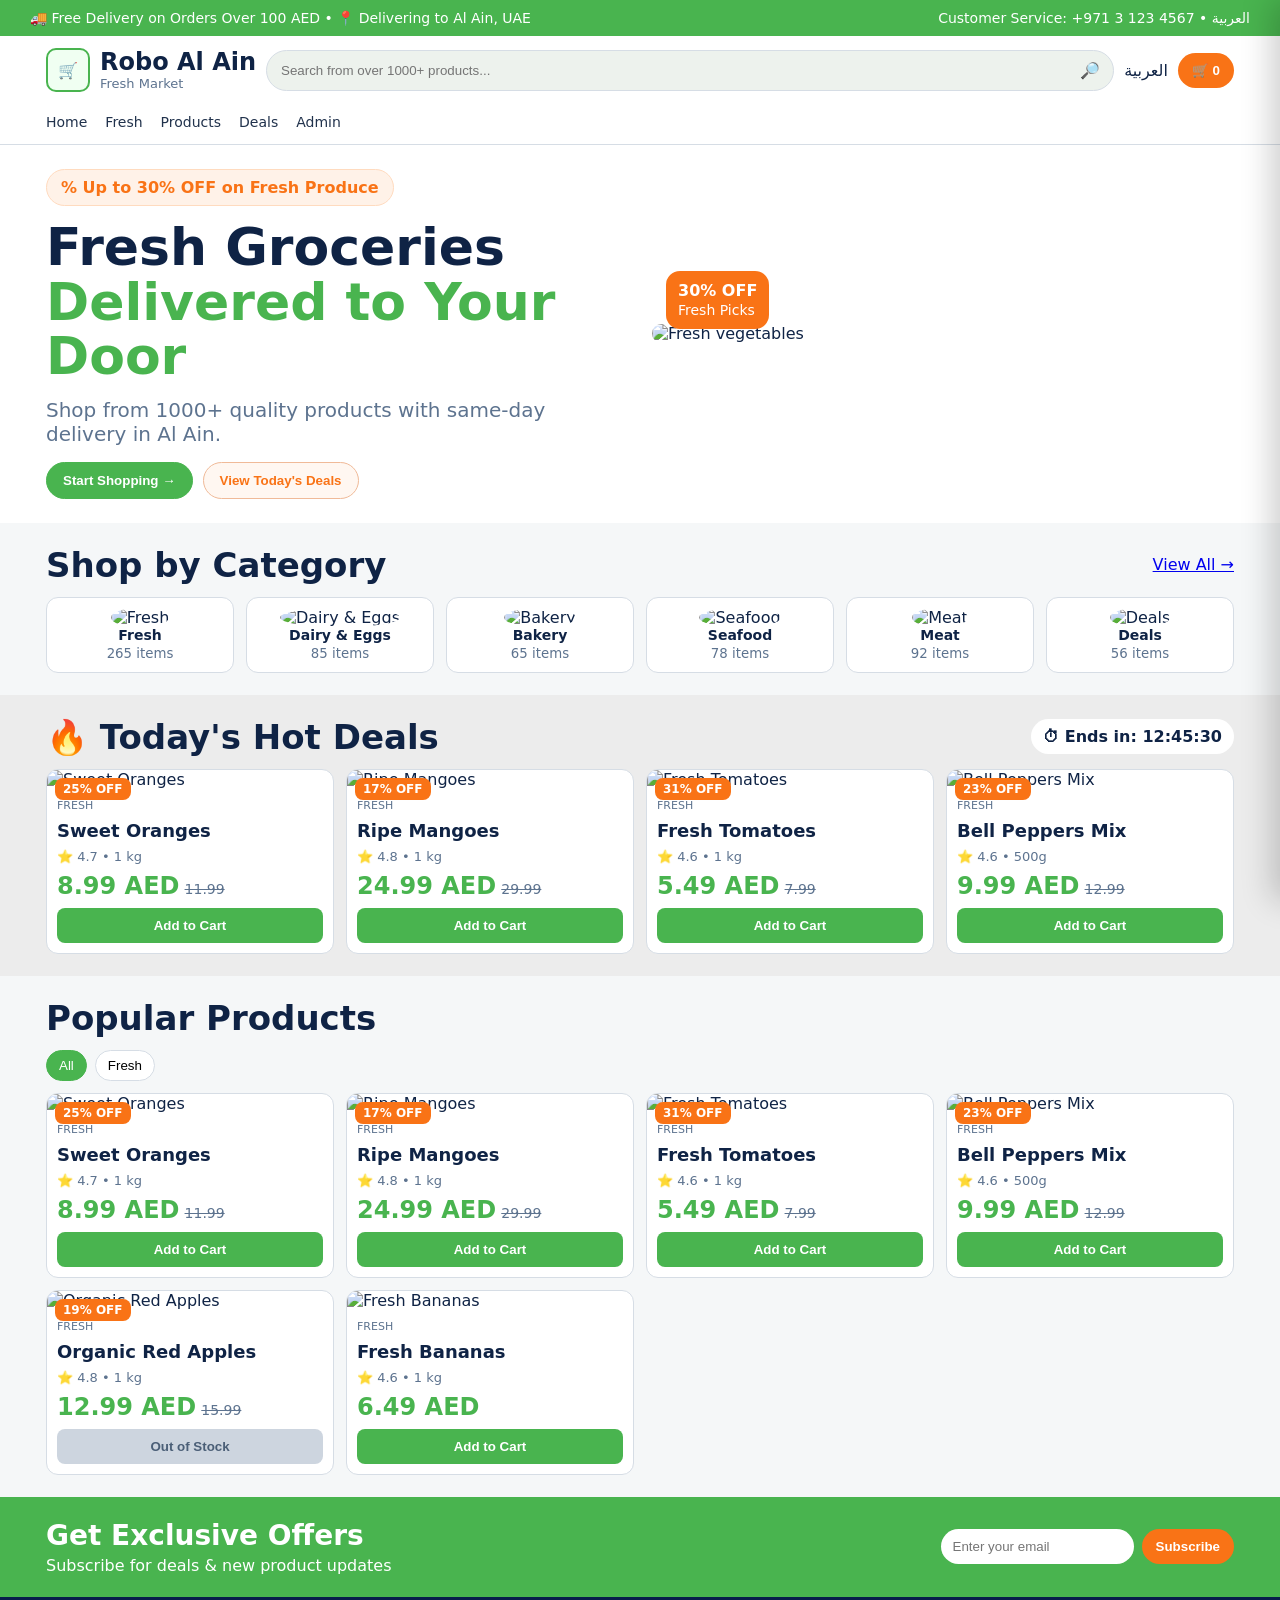
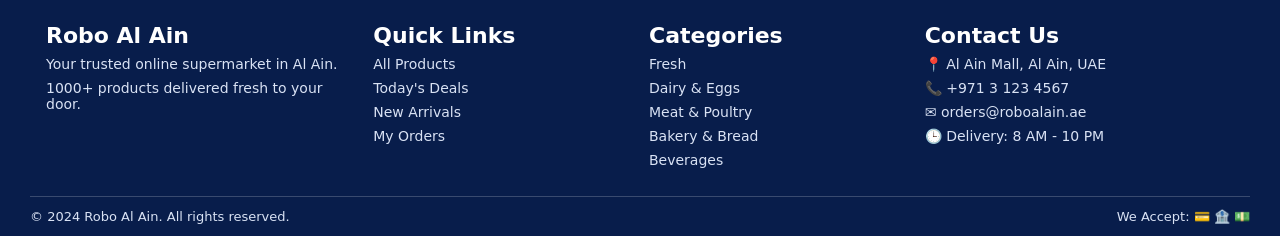
==== commit 4a11ebe0: "Add live-synced admin panel and in-card basket quantity controls" ====
--- a/index.html
+++ b/index.html
@@ -4,321 +4,120 @@
   <meta charset="UTF-8" />
   <meta name="viewport" content="width=device-width, initial-scale=1.0" />
   <title>Robo Al Ain | Fresh Market</title>
-  <meta name="description" content="Fresh groceries delivered to your door in Al Ain." />
   <style>
-    :root{
-      --green:#45b649;
-      --orange:#f97316;
-      --bg:#f4f6f8;
-      --ink:#0f172a;
-      --muted:#64748b;
-      --line:#dbe3ea;
-      --navy:#081d4b;
-      --card:#ffffff;
-    }
-    *{box-sizing:border-box}
-    body{margin:0;font-family:Inter,system-ui,-apple-system,Segoe UI,Roboto,sans-serif;background:var(--bg);color:var(--ink)}
-    .container{max-width:1200px;margin:0 auto;padding:0 16px}
-    .top{background:var(--green);color:#fff;font-size:14px}
-    .top .container{display:flex;justify-content:space-between;gap:12px;padding:10px 16px;flex-wrap:wrap}
+    :root{--green:#49b44f;--orange:#f97316;--ink:#0f2345;--muted:#5d738f;--line:#d6dde5;--soft:#f1f4f6;--card:#fff;--navy:#081d4b}
+    *{box-sizing:border-box} body{margin:0;font-family:Inter,system-ui,-apple-system,Segoe UI,Roboto,sans-serif;background:#f5f7f8;color:var(--ink)}
+    .hide{display:none!important}.container{max-width:1220px;margin:0 auto;padding:0 16px}
+    .top{background:var(--green);color:#fff;font-size:14px}.top .container{display:flex;justify-content:space-between;padding:10px 0;gap:12px;flex-wrap:wrap}
+    .bar{background:#fff;border-bottom:1px solid var(--line);position:sticky;top:0;z-index:20}.bar-main{display:grid;grid-template-columns:auto 1fr auto auto;gap:10px;align-items:center;padding:12px 0}
+    .logo{display:flex;align-items:center;gap:10px}.logo-badge{width:44px;height:44px;border:2px solid var(--green);display:grid;place-items:center;border-radius:10px;background:#f0fff2}
+    .logo h1{margin:0;font-size:24px;line-height:1}.logo p{margin:2px 0 0;color:var(--muted);font-size:13px}
+    .search-wrap{position:relative}.search{width:100%;border:1px solid var(--line);background:#edf2ed;border-radius:999px;padding:12px 40px 12px 14px}.search-ico{position:absolute;right:14px;top:50%;transform:translateY(-50%)}
+    .cart-btn{border:0;background:var(--orange);color:#fff;border-radius:999px;padding:10px 14px;font-weight:700;cursor:pointer}.menu{display:flex;gap:18px;padding:10px 0 14px;font-size:14px;white-space:nowrap;overflow:auto}
+    .menu a{color:#21324c;text-decoration:none;cursor:pointer}
+    .hero{background:#fff;padding:24px 0}.hero-grid{display:grid;grid-template-columns:1fr 1fr;gap:24px;align-items:center}.offer{display:inline-block;background:#fff2e8;color:var(--orange);border:1px solid #ffdbbf;border-radius:999px;padding:8px 14px;font-weight:700}
+    .hero h2{font-size:52px;line-height:1.05;margin:14px 0}.hero h2 span{color:var(--green)}.hero p{color:var(--muted);font-size:20px;margin:0}
+    .cta{display:flex;gap:10px;margin-top:16px}.btn{padding:10px 16px;border-radius:999px;border:1px solid var(--line);background:#fff;cursor:pointer;font-weight:700}.btn.primary{background:var(--green);color:#fff;border-color:var(--green)}.btn.alt{border-color:#f0ba98;color:var(--orange);background:#fff7f1}
+    .heroimg{position:relative}.heroimg img{width:100%;height:420px;border-radius:20px;object-fit:cover}.tag{position:absolute;left:14px;bottom:14px;background:var(--orange);color:#fff;border-radius:14px;padding:10px 12px;font-weight:800}
+    section{padding:22px 0}.head{display:flex;justify-content:space-between;align-items:center;margin-bottom:12px}.head h3{margin:0;font-size:34px}
+    .cats{display:grid;grid-template-columns:repeat(6,1fr);gap:12px}.cat{background:#fff;border:1px solid var(--line);border-radius:12px;padding:10px;text-align:center}.cat img{width:58px;height:58px;border-radius:50%;object-fit:cover}.cat b{display:block;font-size:14px}.cat small{color:var(--muted)}
+    .deals-wrap{background:#ececec}.grid{display:grid;grid-template-columns:repeat(4,1fr);gap:12px}.card{background:#fff;border:1px solid var(--line);border-radius:12px;overflow:hidden;display:flex;flex-direction:column}.img{position:relative}.img img{width:100%;height:180px;object-fit:cover}.disc{position:absolute;top:8px;left:8px;background:var(--orange);color:#fff;padding:4px 8px;border-radius:8px;font-size:12px;font-weight:800}
+    .info{padding:10px;display:flex;flex-direction:column;gap:8px;flex:1}.type{font-size:11px;color:var(--muted);text-transform:uppercase}.name{font-size:18px;font-weight:700}.meta{font-size:13px;color:var(--muted)}.price b{font-size:24px;color:var(--green)} .price s{font-size:14px;color:var(--muted)}
+    .qty-bar{margin-top:auto;background:#e7eeea;border-radius:12px;display:grid;grid-template-columns:44px 1fr 44px;align-items:center;height:44px}
+    .qty-btn{background:transparent;border:0;font-size:28px;color:#22324b;cursor:pointer}.qty-val{text-align:center;font-size:32px;font-weight:700;line-height:1}
+    .add{margin-top:auto;background:var(--green);color:#fff;border:0;border-radius:8px;padding:10px;font-weight:700;cursor:pointer}.add[disabled]{background:#cdd5df;color:#4b5f77;cursor:not-allowed}
+    .chips{display:flex;gap:8px;flex-wrap:wrap;margin-bottom:12px}.chip{border:1px solid var(--line);background:#fff;border-radius:999px;padding:7px 12px;cursor:pointer}.chip.active{background:var(--green);color:#fff;border-color:var(--green)}
+    .newsletter{background:var(--green);color:#fff}.newsletter .container{display:flex;justify-content:space-between;align-items:center;gap:12px;flex-wrap:wrap}.sub{display:flex;gap:8px}.sub input{border:0;border-radius:999px;padding:10px 12px}.sub button{border:0;border-radius:999px;background:var(--orange);color:#fff;padding:10px 14px;font-weight:700;cursor:pointer}
+    .footer{background:var(--navy);color:#fff;padding:26px 0 0}.footer-grid{display:grid;grid-template-columns:1.2fr 1fr 1fr 1.2fr;gap:18px;padding-bottom:20px}.footer h6{margin:0 0 8px;font-size:22px}.footer p{margin:0 0 8px;color:#d9e2f4;font-size:14px}.copyright{border-top:1px solid rgba(255,255,255,.2);padding:12px 0;color:#d9e2f4;font-size:13px;display:flex;justify-content:space-between;flex-wrap:wrap}
+    .overlay{position:fixed;inset:0;background:rgba(0,0,0,.35);z-index:35;display:none}.overlay.show{display:block}
+    .cart-panel{position:fixed;top:0;right:-420px;width:min(420px,96vw);height:100vh;background:#fff;z-index:40;box-shadow:-8px 0 30px rgba(0,0,0,.2);transition:right .25s ease;display:flex;flex-direction:column}.cart-panel.open{right:0}.cart-head{display:flex;justify-content:space-between;padding:14px;border-bottom:1px solid var(--line)}.cart-items{padding:12px;overflow:auto;flex:1}
+    .cart-item{display:grid;grid-template-columns:56px 1fr auto;gap:8px;padding:8px 0;border-bottom:1px solid var(--line)}.cart-item img{width:56px;height:56px;object-fit:cover;border-radius:8px}
+    .qty-row{display:flex;gap:6px;align-items:center}.qty-row button{border:1px solid var(--line);background:#fff;border-radius:6px;width:24px;height:24px;cursor:pointer}
+    .cart-foot{border-top:1px solid var(--line);padding:12px}.checkout-fields{display:grid;gap:8px;margin:8px 0}.checkout-fields input{border:1px solid var(--line);border-radius:8px;padding:10px}.checkout{width:100%;border:0;background:var(--orange);color:#fff;border-radius:9px;padding:12px;font-weight:700;cursor:pointer}.checkout-msg{font-size:13px;color:var(--green);font-weight:700;min-height:18px;margin-top:8px}
 
-    .bar{background:#fff;position:sticky;top:0;z-index:30;border-bottom:1px solid var(--line)}
-    .bar-main{display:grid;grid-template-columns:auto 1fr auto auto;gap:12px;align-items:center;padding:12px 0}
-    .logo{display:flex;align-items:center;gap:10px}
-    .logo-badge{width:44px;height:44px;border:2px solid var(--green);border-radius:10px;display:grid;place-items:center;background:#f0fff4;font-size:22px}
-    .logo h1{margin:0;font-size:24px;line-height:1.1}
-    .logo p{margin:0;color:var(--muted);font-size:13px}
-    .search-wrap{position:relative}
-    .search{width:100%;border:1px solid var(--line);background:#eef3ef;border-radius:999px;padding:12px 40px 12px 14px;font-size:15px}
-    .search-ico{position:absolute;right:14px;top:50%;transform:translateY(-50%);opacity:.55}
-    .lang{font-weight:700}
-    .cart-btn{border:0;background:var(--orange);color:#fff;border-radius:999px;padding:10px 14px;font-weight:700;cursor:pointer}
-    .menu{display:flex;gap:18px;padding:10px 0 14px;font-size:14px;overflow:auto;white-space:nowrap}
-    .menu a{cursor:pointer;color:#1f2937;text-decoration:none}
-    .menu a:hover{color:var(--green)}
-
-    .hero{background:#fff;padding:24px 0;border-bottom:1px solid var(--line)}
-    .hero-grid{display:grid;grid-template-columns:1fr 1fr;gap:24px;align-items:center}
-    .offer{display:inline-block;background:#fff2e8;color:var(--orange);border:1px solid #ffd8bf;border-radius:999px;padding:8px 14px;font-weight:700;font-size:14px}
-    .hero h2{font-size:52px;line-height:1.05;margin:14px 0}
-    .hero h2 span{color:var(--green)}
-    .hero p{font-size:20px;color:var(--muted);margin:0}
-    .cta{display:flex;gap:12px;margin-top:18px;flex-wrap:wrap}
-    .btn{border-radius:999px;padding:11px 18px;font-weight:700;border:1px solid var(--line);background:#fff;cursor:pointer}
-    .btn.primary{background:var(--green);border-color:var(--green);color:#fff}
-    .btn.alt{color:var(--orange);border-color:#f4b58e;background:#fff7f1}
-    .heroimg{position:relative}
-    .heroimg img{width:100%;height:420px;object-fit:cover;border-radius:20px}
-    .tag{position:absolute;left:14px;bottom:14px;background:var(--orange);color:#fff;border-radius:14px;padding:10px 12px;font-weight:800}
-
-    section{padding:24px 0}
-    .head{display:flex;justify-content:space-between;align-items:center;margin-bottom:14px;gap:12px}
-    .head h3{margin:0;font-size:34px}
-    .head a{font-weight:700;color:var(--green);text-decoration:none}
-
-    .cats{display:grid;grid-template-columns:repeat(6,1fr);gap:12px}
-    .cat{background:#fff;border:1px solid var(--line);border-radius:12px;padding:12px;text-align:center}
-    .cat img{width:60px;height:60px;border-radius:999px;object-fit:cover;display:block;margin:0 auto 8px}
-    .cat b{font-size:14px;display:block}
-    .cat small{font-size:12px;color:var(--muted)}
-
-    .deals-wrap{background:#ececec}
-    .deal-head{display:flex;justify-content:space-between;align-items:center;gap:12px;margin-bottom:14px;flex-wrap:wrap}
-    .deal-title h4{margin:0;font-size:30px}
-    .deal-title p{margin:4px 0 0;color:var(--muted)}
-    .timer{background:#fff;border-radius:999px;padding:8px 12px;font-weight:700;font-size:13px}
-
-    .grid{display:grid;grid-template-columns:repeat(4,1fr);gap:12px}
-    .card{background:#fff;border-radius:12px;border:1px solid var(--line);overflow:hidden;display:flex;flex-direction:column}
-    .card .img{position:relative}
-    .card img{width:100%;height:180px;object-fit:cover}
-    .disc{position:absolute;top:8px;left:8px;background:var(--orange);color:#fff;padding:4px 8px;border-radius:8px;font-size:12px;font-weight:800}
-    .info{padding:10px;display:flex;flex-direction:column;gap:8px;height:100%}
-    .type{font-size:11px;color:var(--muted);text-transform:uppercase}
-    .name{font-size:18px;font-weight:700}
-    .meta{font-size:13px;color:var(--muted)}
-    .price b{font-size:26px;color:var(--green)}
-    .price s{font-size:14px;color:var(--muted);margin-left:6px}
-    .add{margin-top:auto;background:var(--green);color:#fff;border:0;border-radius:8px;padding:10px;font-weight:700;cursor:pointer}
-    .add[disabled]{background:#cbd5e1;color:#475569;cursor:not-allowed}
-
-    .chips{display:flex;gap:8px;flex-wrap:wrap;margin-bottom:12px}
-    .chip{border:1px solid var(--line);padding:7px 12px;border-radius:999px;background:#fff;font-size:13px;cursor:pointer}
-    .chip.active{background:var(--green);border-color:var(--green);color:#fff}
-
-    .newsletter{background:var(--green);color:#fff}
-    .newsletter .container{display:flex;justify-content:space-between;align-items:center;gap:16px;flex-wrap:wrap}
-    .newsletter h5{margin:0;font-size:28px}
-    .newsletter p{margin:3px 0 0}
-    .sub{display:flex;gap:8px;flex-wrap:wrap}
-    .sub input{border:0;border-radius:999px;padding:11px 14px;min-width:260px}
-    .sub button{border:0;background:var(--orange);color:#fff;border-radius:999px;padding:11px 16px;font-weight:700;cursor:pointer}
-
-    .footer{background:var(--navy);color:#fff;padding:28px 0 0}
-    .footer-grid{display:grid;grid-template-columns:1.2fr 1fr 1fr 1.2fr;gap:18px;padding-bottom:24px}
-    .footer h6{margin:0 0 10px;font-size:22px}
-    .footer p{margin:0 0 8px;color:#d9e2f4;font-size:14px}
-    .copyright{border-top:1px solid rgba(255,255,255,.2);padding:12px 0;color:#d9e2f4;font-size:13px;display:flex;justify-content:space-between;gap:12px;flex-wrap:wrap}
-
-    .cart-panel{position:fixed;top:0;right:-420px;width:min(420px,95vw);height:100vh;background:#fff;z-index:40;box-shadow:-8px 0 30px rgba(0,0,0,.2);transition:right .25s ease;display:flex;flex-direction:column}
-    .cart-panel.open{right:0}
-    .cart-head{display:flex;justify-content:space-between;align-items:center;padding:16px;border-bottom:1px solid var(--line)}
-    .cart-items{padding:12px;overflow:auto;flex:1}
-    .cart-item{display:grid;grid-template-columns:56px 1fr auto;gap:8px;align-items:center;border-bottom:1px solid var(--line);padding:8px 0}
-    .cart-item img{width:56px;height:56px;object-fit:cover;border-radius:8px}
-    .qty{display:flex;align-items:center;gap:6px}
-    .qty button{border:1px solid var(--line);background:#fff;border-radius:6px;width:24px;height:24px;cursor:pointer}
-    .cart-foot{border-top:1px solid var(--line);padding:12px}
-    .checkout{width:100%;padding:12px;border:0;background:var(--orange);color:#fff;border-radius:9px;font-weight:700;cursor:pointer}
-    .overlay{position:fixed;inset:0;background:rgba(0,0,0,.35);z-index:35;display:none}
-    .overlay.show{display:block}
-
-    @media (max-width:900px){
-      .bar-main{grid-template-columns:1fr auto;grid-template-areas:'logo cart' 'search search'}
-      .logo{grid-area:logo}.cart-btn{grid-area:cart}.search-wrap{grid-area:search}.lang{display:none}
-      .hero-grid{grid-template-columns:1fr}.hero h2{font-size:38px}.hero p{font-size:17px}
-      .cats{grid-template-columns:repeat(3,1fr)}
-      .grid{grid-template-columns:repeat(2,1fr)}
-      .footer-grid{grid-template-columns:1fr 1fr}
-    }
+    /* Admin */
+    .admin-wrap{min-height:100vh;background:#eef2f1}.admin-top{background:#fff;border-bottom:1px solid #d1dfcf}.admin-top .container{display:flex;justify-content:space-between;align-items:center;padding:10px 0}
+    .admin-brand{display:flex;align-items:center;gap:12px}.admin-brand .logo-badge{width:52px;height:52px}
+    .admin-login{max-width:660px;margin:56px auto;background:#fff;border-radius:16px;padding:36px}
+    .admin-login h2{font-size:48px;margin:0 0 10px}.admin-login p{color:var(--muted);font-size:32px;margin:0 0 18px}.admin-login input{width:100%;padding:16px;border-radius:10px;border:1px solid #d5dde7;margin:10px 0;font-size:30px}
+    .admin-btn{width:100%;padding:14px;border:0;border-radius:999px;background:var(--green);color:#fff;font-weight:700;cursor:pointer;font-size:38px}
+    .admin-body{padding:22px 0}.admin-grid{display:grid;grid-template-columns:2fr 1fr;gap:18px}
+    .panel{background:#fff;border:1px solid var(--line);border-radius:18px;padding:18px}.panel h3{margin:0 0 8px;font-size:24px}
+    .row6{display:grid;grid-template-columns:repeat(6,1fr);gap:10px}.row6 input,.row3 input,.purchase-form input{padding:10px;border:1px solid var(--line);border-radius:8px}
+    .table-head,.product-row{display:grid;grid-template-columns:1.1fr .7fr .8fr .7fr 1.1fr .8fr .9fr;gap:8px;align-items:center}
+    .table-head{font-weight:700;color:#546b8a;padding:8px 0;border-bottom:1px solid var(--line)}.product-row{padding:10px 0;border-bottom:1px solid #edf1f5}
+    .product-row input{width:100%;padding:9px;border:1px solid var(--line);border-radius:8px}
+    .stock-btn{border:0;border-radius:999px;padding:10px 14px;font-weight:700;cursor:pointer}.stock-on{background:var(--green);color:#fff}.stock-off{background:#eef2f4;color:#172b4d}
+    .purchase-form{display:grid;gap:10px}.pill-row{display:flex;gap:8px}.pill{border:1px solid var(--line);padding:10px 16px;border-radius:999px;background:#fff;cursor:pointer}.pill.active{background:var(--green);color:#fff;border-color:var(--green)}
+    .warn{background:#fff8e7;border:1px solid #f2d277;border-radius:14px;padding:12px;color:#8a5a00;margin-bottom:14px}
+    @media (max-width:980px){.bar-main{grid-template-columns:1fr auto}.search-wrap{grid-column:1/-1}.hero-grid{grid-template-columns:1fr}.cats{grid-template-columns:repeat(3,1fr)}.grid{grid-template-columns:repeat(2,1fr)}.footer-grid{grid-template-columns:1fr 1fr}.admin-grid{grid-template-columns:1fr}.row6{grid-template-columns:1fr 1fr}.table-head,.product-row{grid-template-columns:1fr 1fr}}
   </style>
 </head>
 <body>
-  <div class="top"><div class="container"><span>🚚 Free Delivery on Orders Over 100 AED • 📍 Delivering to Al Ain, UAE</span><span>Customer Service: +971 3 123 4567 • العربية</span></div></div>
+  <main id="storefront">
+    <div class="top"><div class="container"><span>🚚 Free Delivery on Orders Over 100 AED • 📍 Delivering to Al Ain, UAE</span><span>Customer Service: +971 3 123 4567 • العربية</span></div></div>
+    <header class="bar"><div class="container"><div class="bar-main"><div class="logo"><div class="logo-badge">🛒</div><div><h1>Robo Al Ain</h1><p>Fresh Market</p></div></div><div class="search-wrap"><input id="searchInput" class="search" placeholder="Search from over 1000+ products..."/><span class="search-ico">🔎</span></div><div>العربية</div><button id="cartBtn" class="cart-btn">🛒 <span id="cartCount">0</span></button></div><nav class="menu"><a href="#home">Home</a><a href="#categories">Fresh</a><a href="#products">Products</a><a href="#deals">Deals</a><a href="/admin">Admin</a></nav></div></header>
+    <section id="home" class="hero"><div class="container hero-grid"><div><span class="offer">% Up to 30% OFF on Fresh Produce</span><h2>Fresh Groceries<br><span>Delivered to Your Door</span></h2><p>Shop from 1000+ quality products with same-day delivery in Al Ain.</p><div class="cta"><button class="btn primary" onclick="document.getElementById('products').scrollIntoView({behavior:'smooth'})">Start Shopping →</button><button class="btn alt" onclick="document.getElementById('deals').scrollIntoView({behavior:'smooth'})">View Today's Deals</button></div></div><div class="heroimg"><img src="https://images.unsplash.com/photo-1542838132-92c53300491e?auto=format&fit=crop&w=1400&q=80" alt="Fresh vegetables"><div class="tag">30% OFF<br><span style="font-size:14px;font-weight:500">Fresh Picks</span></div></div></div></section>
+    <section id="categories"><div class="container"><div class="head"><h3>Shop by Category</h3><a href="#products">View All →</a></div><div class="cats" id="categoryGrid"></div></div></section>
+    <section id="deals" class="deals-wrap"><div class="container"><div class="head"><h3>🔥 Today's Hot Deals</h3><div style="background:#fff;border-radius:999px;padding:8px 12px;font-weight:700">⏱ Ends in: 12:45:30</div></div><div class="grid" id="dealsGrid"></div></div></section>
+    <section id="products"><div class="container"><div class="head"><h3>Popular Products</h3></div><div class="chips" id="chips"></div><div class="grid" id="productsGrid"></div></div></section>
+    <section class="newsletter" id="contact"><div class="container"><div><h5 style="margin:0;font-size:28px">Get Exclusive Offers</h5><p style="margin:4px 0 0">Subscribe for deals & new product updates</p></div><div class="sub"><input id="subEmail" placeholder="Enter your email"><button id="subBtn">Subscribe</button></div></div></section>
+    <footer class="footer"><div class="container footer-grid"><div><h6>Robo Al Ain</h6><p>Your trusted online supermarket in Al Ain.</p><p>1000+ products delivered fresh to your door.</p></div><div><h6>Quick Links</h6><p>All Products</p><p>Today's Deals</p><p>New Arrivals</p><p>My Orders</p></div><div><h6>Categories</h6><p>Fresh</p><p>Dairy & Eggs</p><p>Meat & Poultry</p><p>Bakery & Bread</p><p>Beverages</p></div><div><h6>Contact Us</h6><p>📍 Al Ain Mall, Al Ain, UAE</p><p>📞 +971 3 123 4567</p><p>✉️ orders@roboalain.ae</p><p>🕒 Delivery: 8 AM - 10 PM</p></div></div><div class="container copyright"><span>© 2024 Robo Al Ain. All rights reserved.</span><span>We Accept: 💳 🏦 💵</span></div></footer>
+    <div id="overlay" class="overlay"></div>
+    <aside id="cartPanel" class="cart-panel"><div class="cart-head"><strong>Your Cart</strong><button id="closeCart" class="btn" style="padding:6px 10px">Close</button></div><div id="cartItems" class="cart-items"></div><div class="cart-foot"><p style="margin:0 0 8px">Subtotal: <strong id="cartSubtotal">0.00 AED</strong></p><div class="checkout-fields"><input id="checkoutName" placeholder="Full name"><input id="checkoutPhone" placeholder="Phone number"></div><button id="checkoutBtn" class="checkout">Checkout</button><p id="checkoutMsg" class="checkout-msg"></p></div></aside>
+  </main>
 
-  <header class="bar">
-    <div class="container">
-      <div class="bar-main">
-        <div class="logo"><div class="logo-badge">🛒</div><div><h1>Robo Al Ain</h1><p>Fresh Market</p></div></div>
-        <div class="search-wrap"><input id="searchInput" class="search" placeholder="Search from over 1000+ products..." /><span class="search-ico">🔎</span></div>
-        <div class="lang">العربية</div>
-        <button id="cartBtn" class="cart-btn">🛒 <span id="cartCount">0</span></button>
+  <main id="adminRoot" class="admin-wrap hide">
+    <div class="admin-top"><div class="container"><div class="admin-brand"><div class="logo-badge">🛒</div><div><h1 style="margin:0;font-size:44px">Robo Al Ain Admin</h1><p style="margin:2px 0 0;color:var(--muted);font-size:34px">Store Management</p></div></div><button class="btn" onclick="location.href='/'" style="font-size:30px">العربية</button></div></div>
+    <div id="adminLogin" class="admin-login"><h2>Sign In</h2><p>Log in to access the admin tools.</p><input id="adminUser" value="admin"><input id="adminPass" type="password" value="admin"><button id="adminLoginBtn" class="admin-btn">Sign In</button><p id="adminLoginMsg" style="color:#dc2626"></p></div>
+    <div id="adminPanel" class="container admin-body hide">
+      <div style="display:flex;justify-content:space-between;align-items:center;gap:10px;flex-wrap:wrap"><div><h2 style="margin:0;font-size:54px">Admin Panel</h2><p style="margin:2px 0;color:var(--muted);font-size:34px">Manage Products</p></div><div style="display:flex;gap:10px"><button class="btn" id="signOutBtn">Sign Out</button><button class="btn primary" id="saveBtn">Save Changes</button></div></div>
+      <div class="warn">Cross-device sync is enabled via browser local storage sync in this demo.</div>
+      <div class="admin-grid">
+        <div>
+          <div class="panel"><h3>Add Product</h3><div class="row6"><input id="newName" placeholder="Name"><input id="newPrice" placeholder="Price"><input id="newCategory" placeholder="Category"><input id="newUnit" placeholder="Unit"><input id="newImage" placeholder="Image"><input id="newOldPrice" placeholder="Original Price"></div><button id="addProductBtn" class="btn primary" style="margin-top:10px">Add Product</button></div>
+          <div class="panel" style="margin-top:14px"><div class="table-head"><div>Name</div><div>Price</div><div>Category</div><div>Unit</div><div>Image</div><div>Original Price</div><div>Stock</div></div><div id="adminProducts"></div></div>
+        </div>
+        <div class="panel"><h3>Purchases</h3><p style="margin:0 0 8px;color:var(--muted)">Live purchases from main page checkout.</p><div id="purchaseList" style="display:grid;gap:10px"></div></div>
       </div>
-      <nav class="menu">
-        <a href="#home">Home</a><a href="#categories">Fresh</a><a href="#categories">Dairy & Eggs</a><a href="#products">Popular</a><a href="#deals">Deals</a><a href="#contact">Contact</a>
-      </nav>
     </div>
-  </header>
+  </main>
 
-  <section id="home" class="hero">
-    <div class="container hero-grid">
-      <div>
-        <span class="offer">% Up to 30% OFF on Fresh Produce</span>
-        <h2>Fresh Groceries<br><span>Delivered to Your Door</span></h2>
-        <p>Shop from 1000+ quality products. Fresh fruits, vegetables, dairy, meat & more with same-day delivery in Al Ain.</p>
-        <div class="cta"><button class="btn primary" onclick="document.getElementById('products').scrollIntoView({behavior:'smooth'})">Start Shopping →</button><button class="btn alt" onclick="document.getElementById('deals').scrollIntoView({behavior:'smooth'})">View Today's Deals</button></div>
-      </div>
-      <div class="heroimg"><img src="https://images.unsplash.com/photo-1542838132-92c53300491e?auto=format&fit=crop&w=1400&q=80" alt="Fresh vegetables"><div class="tag">30% OFF<br><span style="font-size:14px;font-weight:500">Fresh Picks</span></div></div>
-    </div>
-  </section>
+<script>
+const STORAGE_KEY='robo-alain-data-v2';
+const categories=[['Fresh','265 items','https://images.unsplash.com/photo-1488459716781-31db52582fe9?auto=format&fit=crop&w=200&q=80'],['Dairy & Eggs','85 items','https://images.unsplash.com/photo-1550583724-b2692b85b150?auto=format&fit=crop&w=200&q=80'],['Bakery','65 items','https://images.unsplash.com/photo-1549931319-a545dcf3bc73?auto=format&fit=crop&w=200&q=80'],['Seafood','78 items','https://images.unsplash.com/photo-1579631542720-3a87824fff86?auto=format&fit=crop&w=200&q=80'],['Meat','92 items','https://images.unsplash.com/photo-1607623814075-e51df1bdc82f?auto=format&fit=crop&w=200&q=80'],['Deals','56 items','https://images.unsplash.com/photo-1607082349566-187342175e2f?auto=format&fit=crop&w=200&q=80']];
+const seedProducts=[{id:1,name:'Sweet Oranges',price:8.99,old:11.99,rating:4.7,unit:'1 kg',cat:'Fresh',discount:'25% OFF',img:'https://images.unsplash.com/photo-1582979512210-99b6a53386f9?auto=format&fit=crop&w=900&q=80',inStock:true},{id:2,name:'Ripe Mangoes',price:24.99,old:29.99,rating:4.8,unit:'1 kg',cat:'Fresh',discount:'17% OFF',img:'https://images.unsplash.com/photo-1553279768-865429fa0078?auto=format&fit=crop&w=900&q=80',inStock:true},{id:3,name:'Fresh Tomatoes',price:5.49,old:7.99,rating:4.6,unit:'1 kg',cat:'Fresh',discount:'31% OFF',img:'https://images.unsplash.com/photo-1546470427-e5ac89cd0b51?auto=format&fit=crop&w=900&q=80',inStock:true},{id:4,name:'Bell Peppers Mix',price:9.99,old:12.99,rating:4.6,unit:'500g',cat:'Fresh',discount:'23% OFF',img:'https://images.unsplash.com/photo-1563565375-f3fdfdbefa83?auto=format&fit=crop&w=900&q=80',inStock:true},{id:5,name:'Organic Red Apples',price:12.99,old:15.99,rating:4.8,unit:'1 kg',cat:'Fresh',discount:'19% OFF',img:'https://images.unsplash.com/photo-1601004890684-d8cbf643f5f2?auto=format&fit=crop&w=900&q=80',inStock:false},{id:6,name:'Fresh Bananas',price:6.49,old:null,rating:4.6,unit:'1 kg',cat:'Fresh',discount:null,img:'https://images.unsplash.com/photo-1603833665858-e61d17a86224?auto=format&fit=crop&w=900&q=80',inStock:true}];
+let state={products:[],purchases:[]};
+let selectedCategory='All', query='';
+const cart=new Map();
+const $=id=>document.getElementById(id); const fmt=n=>`${Number(n).toFixed(2)} AED`;
+function load(){const raw=localStorage.getItem(STORAGE_KEY); state=raw?JSON.parse(raw):{products:seedProducts,purchases:[]}; if(!state.products?.length)state.products=seedProducts; if(!state.purchases)state.purchases=[];}
+function save(){localStorage.setItem(STORAGE_KEY,JSON.stringify(state)); renderAll();}
+window.addEventListener('storage',e=>{ if(e.key===STORAGE_KEY){ load(); renderAll(); }});
 
-  <section id="categories">
-    <div class="container">
-      <div class="head"><h3>Shop by Category</h3><a href="#products">View All →</a></div>
-      <div class="cats" id="categoryGrid"></div>
-    </div>
-  </section>
+function renderCategories(){const el=$('categoryGrid'); if(!el) return; el.innerHTML=categories.map(c=>`<div class="cat"><img src="${c[2]}" alt="${c[0]}"><b>${c[0]}</b><small>${c[1]}</small></div>`).join('');}
+function qtyFor(id){return cart.get(id)?.qty||0;}
+window.changeQtyCard=(id,d)=>{const p=state.products.find(x=>x.id===id); if(!p||!p.inStock)return; const cur=cart.get(id)||{...p,qty:0}; cur.qty=Math.max(0,cur.qty+d); if(cur.qty===0)cart.delete(id); else cart.set(id,cur); updateCartUI(); renderStoreProducts(); renderDeals();}
+function card(p){const qty=qtyFor(p.id);return `<article class="card"><div class="img"><img src="${p.img}" alt="${p.name}">${p.discount?`<span class="disc">${p.discount}</span>`:''}</div><div class="info"><div class="type">${p.cat}</div><div class="name">${p.name}</div><div class="meta">⭐ ${p.rating} • ${p.unit}</div><div class="price"><b>${fmt(p.price)}</b>${p.old?` <s>${Number(p.old).toFixed(2)}</s>`:''}</div>${!p.inStock?'<button class="add" disabled>Out of Stock</button>':qty>0?`<div class="qty-bar"><button class="qty-btn" onclick="changeQtyCard(${p.id},-1)">−</button><div class="qty-val">${qty}</div><button class="qty-btn" onclick="changeQtyCard(${p.id},1)">+</button></div>`:`<button class="add" onclick="changeQtyCard(${p.id},1)">Add to Cart</button>`}</div></article>`}
+function renderDeals(){const el=$('dealsGrid'); if(!el) return; el.innerHTML=state.products.slice(0,4).map(card).join('');}
+function renderStoreProducts(){const chips=$('chips'), grid=$('productsGrid'); if(!chips||!grid)return; const cats=['All',...new Set(state.products.map(p=>p.cat))]; chips.innerHTML=cats.map(c=>`<button class="chip ${c===selectedCategory?'active':''}" onclick="setCategory('${c.replace(/'/g,"\\'")}')">${c}</button>`).join(''); const list=state.products.filter(p=>(selectedCategory==='All'||p.cat===selectedCategory)&&p.name.toLowerCase().includes(query.toLowerCase())); grid.innerHTML=list.length?list.map(card).join(''):'<p>No products found.</p>';}
+window.setCategory=(c)=>{selectedCategory=c; renderStoreProducts();};
+function updateCartUI(){const items=[...cart.values()], count=items.reduce((a,b)=>a+b.qty,0), subtotal=items.reduce((a,b)=>a+b.qty*Number(b.price),0); if($('cartCount')) $('cartCount').textContent=count; if($('cartSubtotal')) $('cartSubtotal').textContent=fmt(subtotal); if($('cartItems')) $('cartItems').innerHTML=items.length?items.map(i=>`<div class="cart-item"><img src="${i.img}"><div><strong>${i.name}</strong><div style="color:var(--muted);font-size:13px">${fmt(i.price)}</div><div class="qty-row"><button onclick="changeQtyCard(${i.id},-1)">-</button><span>${i.qty}</span><button onclick="changeQtyCard(${i.id},1)">+</button></div></div><div style="font-weight:700">${fmt(i.qty*i.price)}</div></div>`).join(''):'<p style="color:var(--muted)">Your cart is empty.</p>'}
+function openCart(){ $('cartPanel')?.classList.add('open'); $('overlay')?.classList.add('show'); }
+function closeCart(){ $('cartPanel')?.classList.remove('open'); $('overlay')?.classList.remove('show'); }
 
-  <section id="deals" class="deals-wrap">
-    <div class="container">
-      <div class="deal-head"><div class="deal-title"><h4>🔥 Today's Hot Deals</h4><p>Limited time offers - Don't miss out!</p></div><div class="timer">⏱ Ends in: 12:45:30</div></div>
-      <div class="grid" id="dealsGrid"></div>
-    </div>
-  </section>
+function renderAdminProducts(){const wrap=$('adminProducts'); if(!wrap) return; wrap.innerHTML=state.products.map(p=>`<div class="product-row"><input value="${p.name}" onchange="adminEdit(${p.id},'name',this.value)"><input value="${p.price}" onchange="adminEdit(${p.id},'price',this.value)"><input value="${p.cat}" onchange="adminEdit(${p.id},'cat',this.value)"><input value="${p.unit}" onchange="adminEdit(${p.id},'unit',this.value)"><input value="${p.img}" onchange="adminEdit(${p.id},'img',this.value)"><input value="${p.old??''}" onchange="adminEdit(${p.id},'old',this.value)"><button class="stock-btn ${p.inStock?'stock-on':'stock-off'}" onclick="toggleStock(${p.id})">${p.inStock?'Mark Out of Stock':'Mark In Stock'}</button></div>`).join('');}
+window.adminEdit=(id,k,v)=>{const p=state.products.find(x=>x.id===id); if(!p)return; if(k==='price'||k==='old') p[k]=v===''?null:Number(v); else p[k]=v; save();}
+window.toggleStock=(id)=>{const p=state.products.find(x=>x.id===id); if(!p)return; p.inStock=!p.inStock; save();}
+function renderPurchases(){const el=$('purchaseList'); if(!el) return; el.innerHTML=state.purchases.length?state.purchases.slice().reverse().map(o=>`<div style="border:1px solid var(--line);border-radius:10px;padding:10px"><strong>${o.customer}</strong><div style="font-size:13px;color:var(--muted)">${o.phone}</div><div style="font-size:13px;color:var(--muted)">${new Date(o.time).toLocaleString()}</div><div style="margin-top:6px;font-size:14px">${o.items.map(i=>`${i.name} x${i.qty}`).join(', ')}</div><div style="font-weight:700;margin-top:4px">Total: ${fmt(o.total)}</div></div>`).join(''):'<p style="color:var(--muted)">No purchases yet.</p>'}
+function addProduct(){const n=$('newName').value.trim(),price=Number($('newPrice').value),cat=$('newCategory').value.trim()||'Fresh',unit=$('newUnit').value.trim()||'1 kg',img=$('newImage').value.trim()||'https://images.unsplash.com/photo-1490818387583-1baba5e638af?auto=format&fit=crop&w=900&q=80',old=$('newOldPrice').value.trim(); if(!n||!price) return; state.products.push({id:Date.now(),name:n,price,old:old?Number(old):null,rating:4.6,unit,cat,discount:null,img,inStock:true}); ['newName','newPrice','newCategory','newUnit','newImage','newOldPrice'].forEach(id=>$(id).value=''); save();}
 
-  <section id="products">
-    <div class="container">
-      <div class="head"><h3>Popular Products</h3></div>
-      <div class="chips" id="chips"></div>
-      <div class="grid" id="productsGrid"></div>
-    </div>
-  </section>
+function setupStoreEvents(){ $('cartBtn')?.addEventListener('click',openCart); $('closeCart')?.addEventListener('click',closeCart); $('overlay')?.addEventListener('click',closeCart); $('searchInput')?.addEventListener('input',e=>{query=e.target.value; renderStoreProducts(); renderDeals();}); $('subBtn')?.addEventListener('click',()=>{const email=$('subEmail').value.trim(); if(!email.includes('@')) return alert('Please enter a valid email.'); alert('Subscribed successfully!'); $('subEmail').value='';}); $('checkoutBtn')?.addEventListener('click',()=>{const items=[...cart.values()],customer=$('checkoutName').value.trim(),phone=$('checkoutPhone').value.trim(); if(!items.length){$('checkoutMsg').textContent='Your cart is empty.'; return;} if(!customer||!phone){$('checkoutMsg').textContent='Please enter your name and phone number to checkout.'; return;} const total=items.reduce((a,b)=>a+b.qty*b.price,0); state.purchases.push({id:Date.now(),customer,phone,items:items.map(i=>({name:i.name,qty:i.qty,price:i.price})),total,time:Date.now()}); cart.clear(); $('checkoutName').value=''; $('checkoutPhone').value=''; $('checkoutMsg').textContent='Order has been sent to admin panel.'; save(); updateCartUI(); renderStoreProducts(); renderDeals(); renderPurchases();});}
+function setupAdminEvents(){ $('adminLoginBtn')?.addEventListener('click',()=>{if($('adminUser').value==='admin'&&$('adminPass').value==='admin'){sessionStorage.setItem('robo_admin_auth','1'); $('adminLogin').classList.add('hide'); $('adminPanel').classList.remove('hide'); renderAll();}else{$('adminLoginMsg').textContent='Invalid login';}}); if(sessionStorage.getItem('robo_admin_auth')==='1'){ $('adminLogin')?.classList.add('hide'); $('adminPanel')?.classList.remove('hide'); } $('signOutBtn')?.addEventListener('click',()=>{sessionStorage.removeItem('robo_admin_auth'); location.reload();}); $('saveBtn')?.addEventListener('click',()=>{save(); alert('Changes saved');}); $('addProductBtn')?.addEventListener('click',addProduct);}
 
-  <section class="newsletter" id="contact"><div class="container"><div><h5>Get Exclusive Offers</h5><p>Subscribe for deals & new product updates</p></div><div class="sub"><input id="subEmail" placeholder="Enter your email"><button id="subBtn">Subscribe</button></div></div></section>
-
-  <footer class="footer">
-    <div class="container footer-grid">
-      <div><h6>Robo Al Ain</h6><p>Your trusted online supermarket in Al Ain.</p><p>1000+ products delivered fresh to your door.</p></div>
-      <div><h6>Quick Links</h6><p>All Products</p><p>Today's Deals</p><p>New Arrivals</p><p>My Orders</p></div>
-      <div><h6>Categories</h6><p>Fresh</p><p>Dairy & Eggs</p><p>Meat & Poultry</p><p>Bakery & Bread</p><p>Beverages</p></div>
-      <div><h6>Contact Us</h6><p>📍 Al Ain Mall, Al Ain, United Arab Emirates</p><p>📞 +971 3 123 4567</p><p>✉️ orders@roboalain.ae</p><p>🕒 Delivery: 8 AM - 10 PM</p></div>
-    </div>
-    <div class="container copyright"><span>© 2024 Robo Al Ain. All rights reserved.</span><span>We Accept: 💳 🏦 💵</span></div>
-  </footer>
-
-  <div id="overlay" class="overlay"></div>
-  <aside id="cartPanel" class="cart-panel">
-    <div class="cart-head"><strong>Your Cart</strong><button id="closeCart" class="btn" style="padding:6px 10px">Close</button></div>
-    <div id="cartItems" class="cart-items"></div>
-    <div class="cart-foot">
-      <p style="margin:0 0 8px">Subtotal: <strong id="cartSubtotal">0.00 AED</strong></p>
-      <button id="checkoutBtn" class="checkout">Checkout</button>
-    </div>
-  </aside>
-
-  <script>
-    const categories = [
-      ["Fresh","265 items","https://images.unsplash.com/photo-1488459716781-31db52582fe9?auto=format&fit=crop&w=200&q=80"],
-      ["Dairy & Eggs","85 items","https://images.unsplash.com/photo-1550583724-b2692b85b150?auto=format&fit=crop&w=200&q=80"],
-      ["Bakery","65 items","https://images.unsplash.com/photo-1549931319-a545dcf3bc73?auto=format&fit=crop&w=200&q=80"],
-      ["Seafood","78 items","https://images.unsplash.com/photo-1579631542720-3a87824fff86?auto=format&fit=crop&w=200&q=80"],
-      ["Meat","92 items","https://images.unsplash.com/photo-1607623814075-e51df1bdc82f?auto=format&fit=crop&w=200&q=80"],
-      ["Deals","56 items","https://images.unsplash.com/photo-1607082349566-187342175e2f?auto=format&fit=crop&w=200&q=80"]
-    ];
-
-    const products = [
-      {id:1,name:"Sweet Oranges",price:8.99,old:11.99,rating:4.7,unit:"1 kg",cat:"Fresh",discount:"25% OFF",img:"https://images.unsplash.com/photo-1582979512210-99b6a53386f9?auto=format&fit=crop&w=900&q=80"},
-      {id:2,name:"Ripe Mangoes",price:24.99,old:29.99,rating:4.8,unit:"1 kg",cat:"Fresh",discount:"17% OFF",img:"https://images.unsplash.com/photo-1553279768-865429fa0078?auto=format&fit=crop&w=900&q=80"},
-      {id:3,name:"Fresh Tomatoes",price:5.49,old:7.99,rating:4.6,unit:"1 kg",cat:"Fresh",discount:"31% OFF",img:"https://images.unsplash.com/photo-1546470427-e5ac89cd0b51?auto=format&fit=crop&w=900&q=80"},
-      {id:4,name:"Bell Peppers Mix",price:9.99,old:12.99,rating:4.6,unit:"500g",cat:"Fresh",discount:"23% OFF",img:"https://images.unsplash.com/photo-1563565375-f3fdfdbefa83?auto=format&fit=crop&w=900&q=80"},
-      {id:5,name:"Organic Red Apples",price:12.99,old:15.99,rating:4.8,unit:"1 kg",cat:"Fresh",discount:"19% OFF",img:"https://images.unsplash.com/photo-1601004890684-d8cbf643f5f2?auto=format&fit=crop&w=900&q=80",out:true},
-      {id:6,name:"Fresh Bananas",price:6.49,old:null,rating:4.6,unit:"1 kg",cat:"Fresh",discount:null,img:"https://images.unsplash.com/photo-1603833665858-e61d17a86224?auto=format&fit=crop&w=900&q=80"},
-      {id:7,name:"Fresh Strawberries",price:18.99,old:null,rating:4.9,unit:"500g",cat:"Fresh",discount:null,img:"https://images.unsplash.com/photo-1464965911861-746a04b4bca6?auto=format&fit=crop&w=900&q=80"},
-      {id:8,name:"Fresh Grapes",price:15.99,old:null,rating:4.5,unit:"500g",cat:"Fresh",discount:null,img:"https://images.unsplash.com/photo-1537640538966-79f369143f8f?auto=format&fit=crop&w=900&q=80"},
-      {id:9,name:"Organic Cucumbers",price:4.99,old:null,rating:4.5,unit:"500g",cat:"Fresh",discount:null,img:"https://images.unsplash.com/photo-1604977046802-1f8fd2f15e5a?auto=format&fit=crop&w=900&q=80"},
-      {id:10,name:"Fresh Lettuce",price:3.99,old:null,rating:4.7,unit:"1 head",cat:"Fresh",discount:null,img:"https://images.unsplash.com/photo-1622206151226-18ca2c9ab4a1?auto=format&fit=crop&w=900&q=80"},
-      {id:11,name:"Fresh Carrots",price:4.49,old:null,rating:4.5,unit:"1 kg",cat:"Fresh",discount:null,img:"https://images.unsplash.com/photo-1598170845058-32b9d6a5da37?auto=format&fit=crop&w=900&q=80"},
-      {id:12,name:"Organic Spinach",price:6.99,old:null,rating:4.8,unit:"250g",cat:"Fresh",discount:null,img:"https://images.unsplash.com/photo-1576045057995-568f588f82fb?auto=format&fit=crop&w=900&q=80"}
-    ];
-
-    const deals = products.slice(0,4);
-    let selectedCategory = 'All';
-    let query = '';
-    const cart = new Map();
-
-    const $ = (id) => document.getElementById(id);
-    const fmt = (n) => `${n.toFixed(2)} AED`;
-
-    function renderCategories(){
-      $('categoryGrid').innerHTML = categories.map(c => `<div class="cat"><img src="${c[2]}" alt="${c[0]}"><b>${c[0]}</b><small>${c[1]}</small></div>`).join('');
-    }
-
-    function cardTemplate(p){
-      return `<article class="card">
-        <div class="img"><img src="${p.img}" alt="${p.name}">${p.discount?`<span class="disc">${p.discount}</span>`:''}</div>
-        <div class="info">
-          <div class="type">${p.cat}</div><div class="name">${p.name}</div>
-          <div class="meta">⭐ ${p.rating} • ${p.unit}</div>
-          <div class="price"><b>${fmt(p.price)}</b>${p.old?`<s>${p.old.toFixed(2)}</s>`:''}</div>
-          <button class="add" ${p.out?'disabled':''} onclick="addToCart(${p.id})">${p.out?'Out of Stock':'Add to Cart'}</button>
-        </div>
-      </article>`;
-    }
-
-    function renderDeals(){ $('dealsGrid').innerHTML = deals.map(cardTemplate).join(''); }
-
-    function renderChips(){
-      const cats = ['All', ...new Set(products.map(p=>p.cat))];
-      $('chips').innerHTML = cats.map(c => `<button class="chip ${c===selectedCategory?'active':''}" onclick="setCategory('${c}')">${c}</button>`).join('');
-    }
-
-    function renderProducts(){
-      const filtered = products.filter(p => (selectedCategory==='All' || p.cat===selectedCategory) && p.name.toLowerCase().includes(query.toLowerCase()));
-      $('productsGrid').innerHTML = filtered.map(cardTemplate).join('') || '<p>No products found.</p>';
-    }
-
-    function updateCartUI(){
-      const items = [...cart.values()];
-      const count = items.reduce((a,b)=>a+b.qty,0);
-      const subtotal = items.reduce((a,b)=>a+b.qty*b.price,0);
-      $('cartCount').textContent = count;
-      $('cartSubtotal').textContent = fmt(subtotal);
-      $('cartItems').innerHTML = items.length ? items.map(i => `<div class="cart-item">
-        <img src="${i.img}" alt="${i.name}">
-        <div><strong>${i.name}</strong><div style="color:var(--muted);font-size:13px">${fmt(i.price)}</div><div class="qty"><button onclick="changeQty(${i.id},-1)">-</button><span>${i.qty}</span><button onclick="changeQty(${i.id},1)">+</button></div></div>
-        <div style="font-weight:700">${fmt(i.price*i.qty)}</div>
-      </div>`).join('') : '<p style="color:var(--muted)">Your cart is empty.</p>';
-    }
-
-    window.addToCart = function(id){
-      const p = products.find(x=>x.id===id);
-      if(!p || p.out) return;
-      const current = cart.get(id) || {...p, qty:0};
-      current.qty += 1;
-      cart.set(id, current);
-      updateCartUI();
-      openCart();
-    }
-
-    window.changeQty = function(id,delta){
-      const item = cart.get(id);
-      if(!item) return;
-      item.qty += delta;
-      if(item.qty <= 0) cart.delete(id); else cart.set(id,item);
-      updateCartUI();
-    }
-
-    window.setCategory = function(cat){ selectedCategory = cat; renderChips(); renderProducts(); }
-
-    function openCart(){ $('cartPanel').classList.add('open'); $('overlay').classList.add('show'); }
-    function closeCart(){ $('cartPanel').classList.remove('open'); $('overlay').classList.remove('show'); }
-
-    $('cartBtn').addEventListener('click', openCart);
-    $('closeCart').addEventListener('click', closeCart);
-    $('overlay').addEventListener('click', closeCart);
-    $('searchInput').addEventListener('input', (e)=>{ query=e.target.value; renderProducts(); renderDeals(); });
-    $('subBtn').addEventListener('click', ()=>{
-      const email = $('subEmail').value.trim();
-      if(!email || !email.includes('@')) return alert('Please enter a valid email.');
-      alert('Subscribed successfully!');
-      $('subEmail').value='';
-    });
-    $('checkoutBtn').addEventListener('click', ()=>{
-      const items = [...cart.values()];
-      if(!items.length) return alert('Your cart is empty.');
-      const summary = items.map(i=>`${i.name} x${i.qty} = ${fmt(i.qty*i.price)}`).join('\n');
-      const total = items.reduce((a,b)=>a+b.qty*b.price,0);
-      alert(`Order placed successfully!\n\n${summary}\n\nTotal: ${fmt(total)}\n\nThank you for shopping with Robo Al Ain.`);
-      cart.clear();
-      updateCartUI();
-      closeCart();
-    });
-
-    renderCategories();
-    renderChips();
-    renderDeals();
-    renderProducts();
-    updateCartUI();
-  </script>
+function renderAll(){renderCategories();renderDeals();renderStoreProducts();updateCartUI();renderAdminProducts();renderPurchases();}
+function init(){load(); const isAdmin=location.pathname.startsWith('/admin') || new URLSearchParams(location.search).get('admin')==='1'; $('storefront').classList.toggle('hide',isAdmin); $('adminRoot').classList.toggle('hide',!isAdmin); setupStoreEvents(); setupAdminEvents(); renderAll();}
+init();
+</script>
 </body>
 </html>
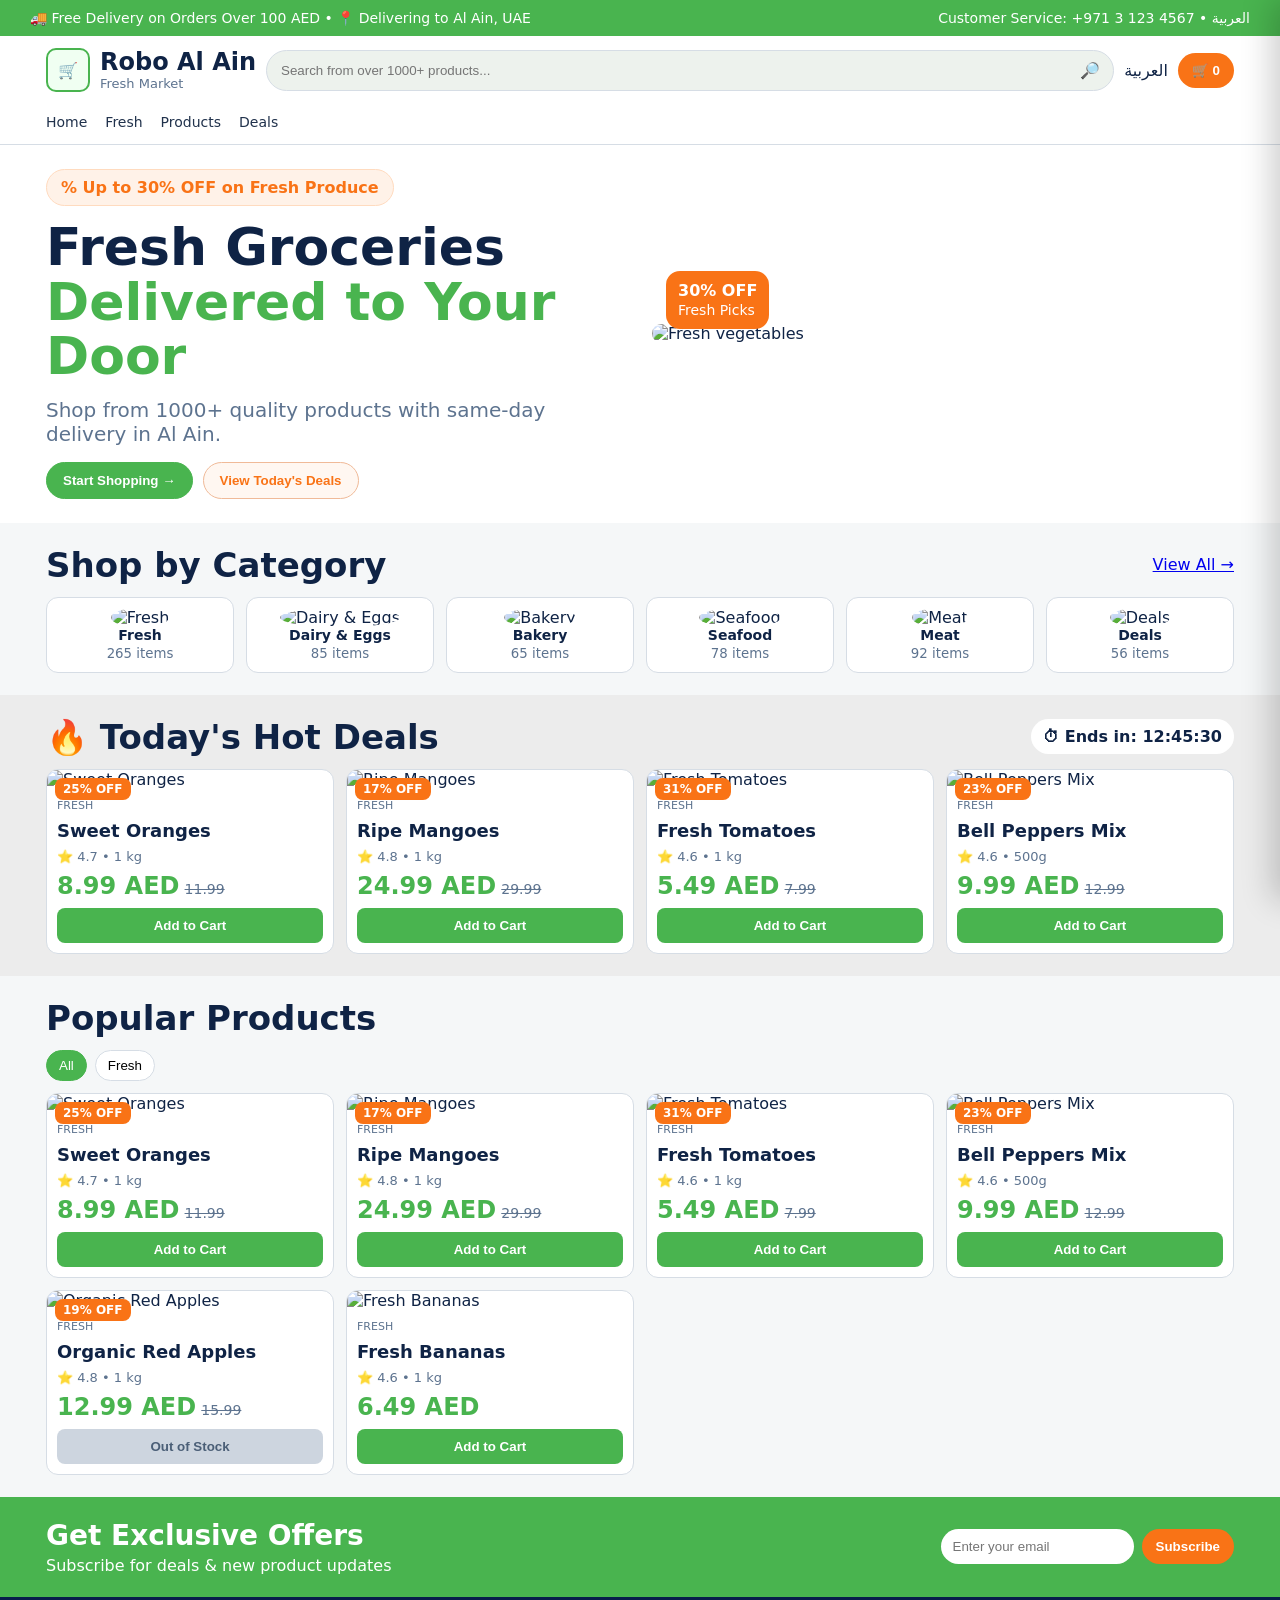
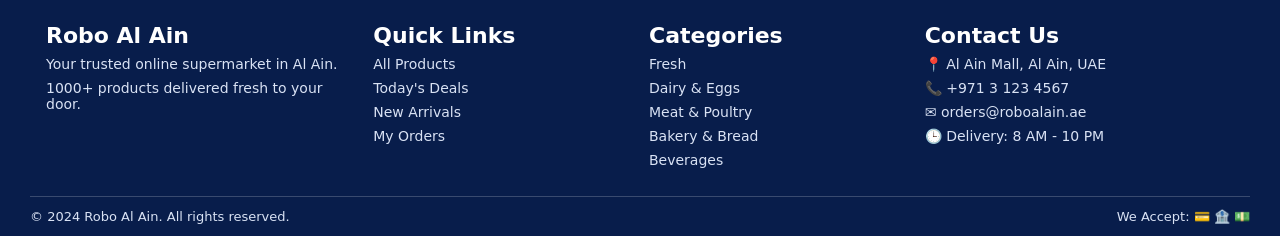
==== commit c3ec0c70: "Fix /admin route and remove admin link from storefront" ====
--- a/index.html
+++ b/index.html
@@ -56,7 +56,7 @@
 <body>
   <main id="storefront">
     <div class="top"><div class="container"><span>🚚 Free Delivery on Orders Over 100 AED • 📍 Delivering to Al Ain, UAE</span><span>Customer Service: +971 3 123 4567 • العربية</span></div></div>
-    <header class="bar"><div class="container"><div class="bar-main"><div class="logo"><div class="logo-badge">🛒</div><div><h1>Robo Al Ain</h1><p>Fresh Market</p></div></div><div class="search-wrap"><input id="searchInput" class="search" placeholder="Search from over 1000+ products..."/><span class="search-ico">🔎</span></div><div>العربية</div><button id="cartBtn" class="cart-btn">🛒 <span id="cartCount">0</span></button></div><nav class="menu"><a href="#home">Home</a><a href="#categories">Fresh</a><a href="#products">Products</a><a href="#deals">Deals</a><a href="/admin">Admin</a></nav></div></header>
+    <header class="bar"><div class="container"><div class="bar-main"><div class="logo"><div class="logo-badge">🛒</div><div><h1>Robo Al Ain</h1><p>Fresh Market</p></div></div><div class="search-wrap"><input id="searchInput" class="search" placeholder="Search from over 1000+ products..."/><span class="search-ico">🔎</span></div><div>العربية</div><button id="cartBtn" class="cart-btn">🛒 <span id="cartCount">0</span></button></div><nav class="menu"><a href="#home">Home</a><a href="#categories">Fresh</a><a href="#products">Products</a><a href="#deals">Deals</a></nav></div></header>
     <section id="home" class="hero"><div class="container hero-grid"><div><span class="offer">% Up to 30% OFF on Fresh Produce</span><h2>Fresh Groceries<br><span>Delivered to Your Door</span></h2><p>Shop from 1000+ quality products with same-day delivery in Al Ain.</p><div class="cta"><button class="btn primary" onclick="document.getElementById('products').scrollIntoView({behavior:'smooth'})">Start Shopping →</button><button class="btn alt" onclick="document.getElementById('deals').scrollIntoView({behavior:'smooth'})">View Today's Deals</button></div></div><div class="heroimg"><img src="https://images.unsplash.com/photo-1542838132-92c53300491e?auto=format&fit=crop&w=1400&q=80" alt="Fresh vegetables"><div class="tag">30% OFF<br><span style="font-size:14px;font-weight:500">Fresh Picks</span></div></div></div></section>
     <section id="categories"><div class="container"><div class="head"><h3>Shop by Category</h3><a href="#products">View All →</a></div><div class="cats" id="categoryGrid"></div></div></section>
     <section id="deals" class="deals-wrap"><div class="container"><div class="head"><h3>🔥 Today's Hot Deals</h3><div style="background:#fff;border-radius:999px;padding:8px 12px;font-weight:700">⏱ Ends in: 12:45:30</div></div><div class="grid" id="dealsGrid"></div></div></section>
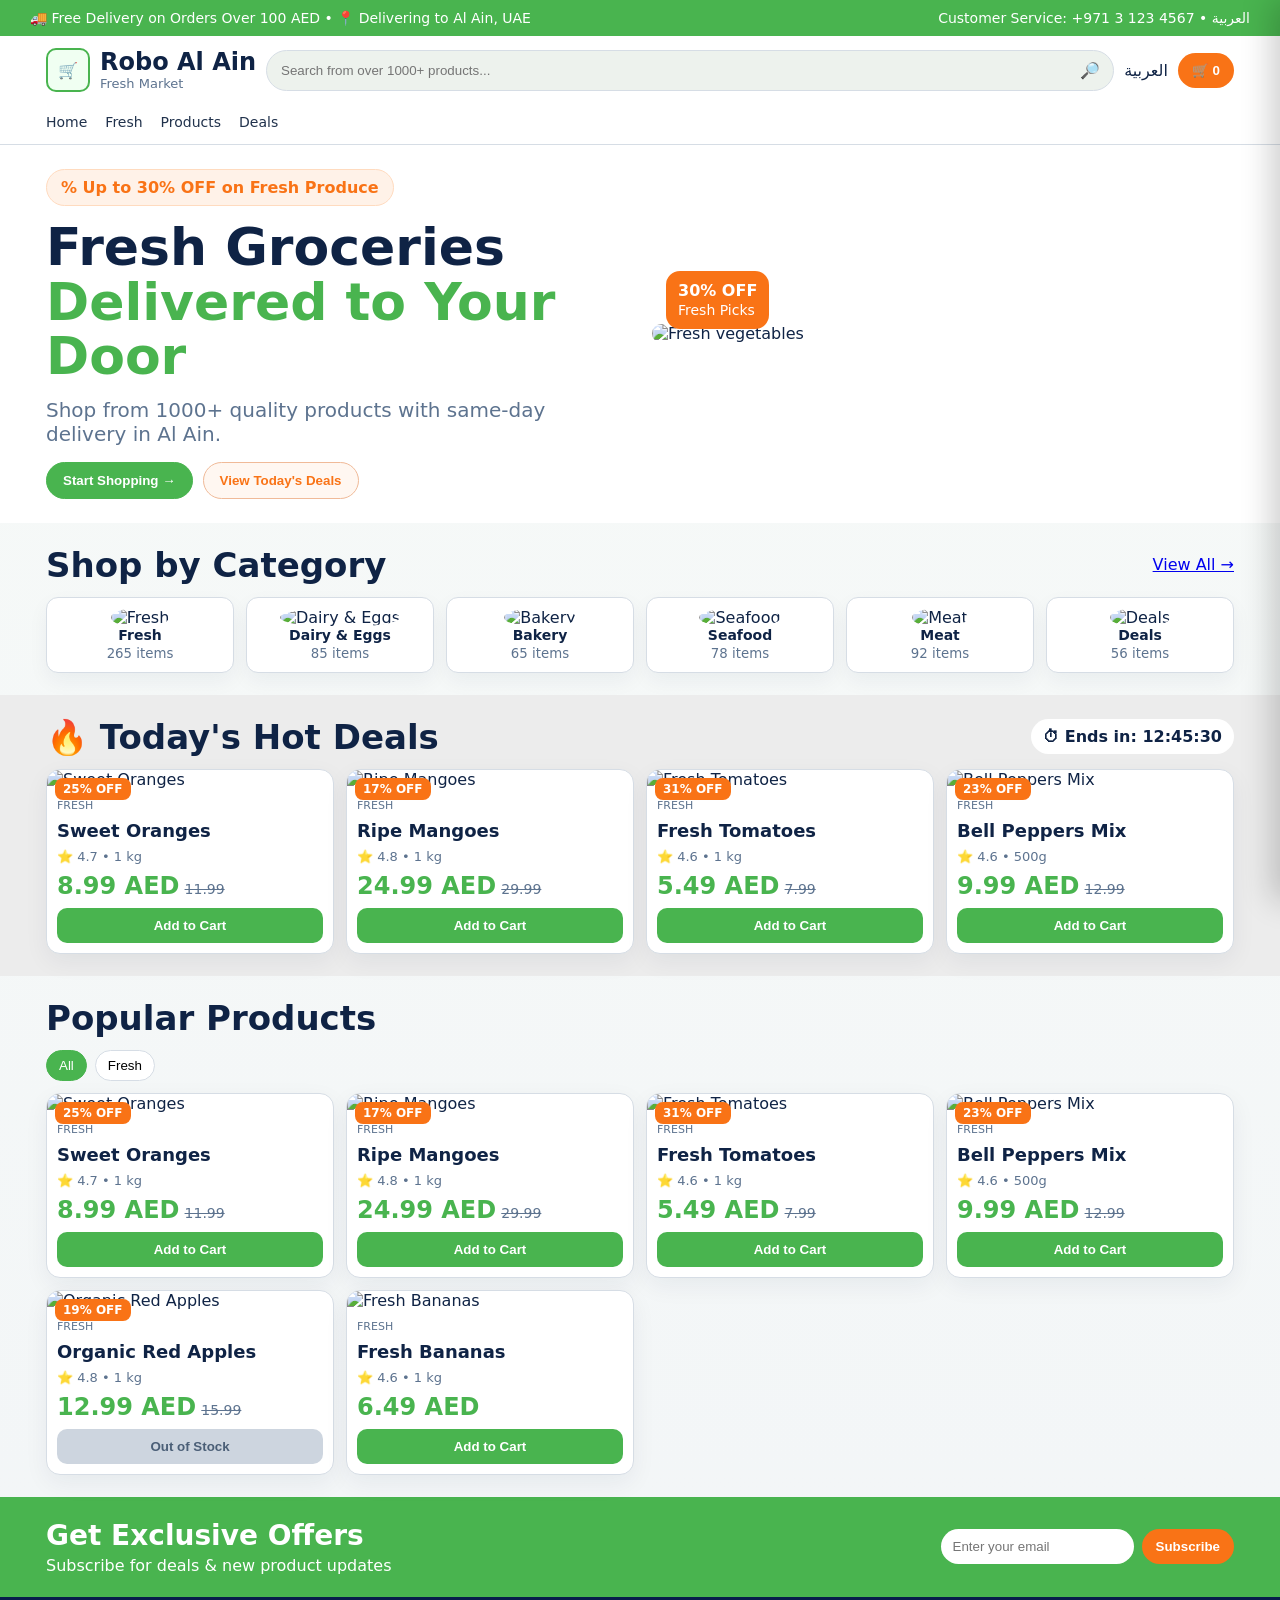
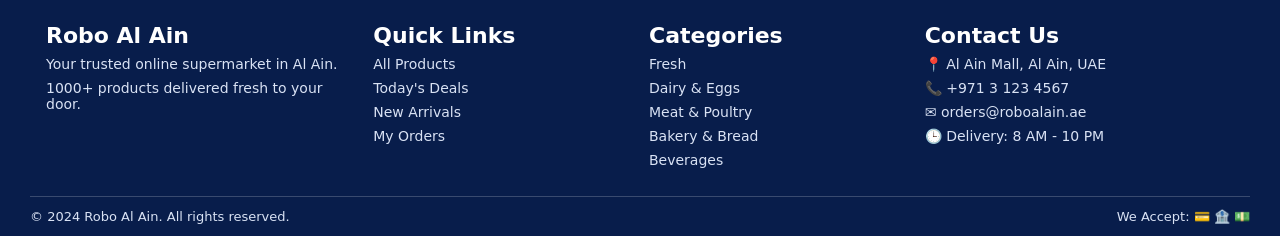
==== commit 3f73378a: "Harden device sync merge logic and polish storefront UI transitions" ====
--- a/index.html
+++ b/index.html
@@ -6,31 +6,31 @@
   <title>Robo Al Ain | Fresh Market</title>
   <style>
     :root{--green:#49b44f;--orange:#f97316;--ink:#0f2345;--muted:#5d738f;--line:#d6dde5;--soft:#f1f4f6;--card:#fff;--navy:#081d4b}
-    *{box-sizing:border-box} body{margin:0;font-family:Inter,system-ui,-apple-system,Segoe UI,Roboto,sans-serif;background:#f5f7f8;color:var(--ink)}
+    *{box-sizing:border-box} html{scroll-behavior:smooth} body{margin:0;font-family:Inter,system-ui,-apple-system,Segoe UI,Roboto,sans-serif;background:linear-gradient(180deg,#f7faf8 0%,#f2f5f7 100%);color:var(--ink)}
     .hide{display:none!important}.container{max-width:1220px;margin:0 auto;padding:0 16px}
     .top{background:var(--green);color:#fff;font-size:14px}.top .container{display:flex;justify-content:space-between;padding:10px 0;gap:12px;flex-wrap:wrap}
-    .bar{background:#fff;border-bottom:1px solid var(--line);position:sticky;top:0;z-index:20}.bar-main{display:grid;grid-template-columns:auto 1fr auto auto;gap:10px;align-items:center;padding:12px 0}
+    .bar{background:rgba(255,255,255,.92);backdrop-filter:saturate(180%) blur(10px);border-bottom:1px solid var(--line);position:sticky;top:0;z-index:20}.bar-main{display:grid;grid-template-columns:auto 1fr auto auto;gap:10px;align-items:center;padding:12px 0}
     .logo{display:flex;align-items:center;gap:10px}.logo-badge{width:44px;height:44px;border:2px solid var(--green);display:grid;place-items:center;border-radius:10px;background:#f0fff2}
     .logo h1{margin:0;font-size:24px;line-height:1}.logo p{margin:2px 0 0;color:var(--muted);font-size:13px}
     .search-wrap{position:relative}.search{width:100%;border:1px solid var(--line);background:#edf2ed;border-radius:999px;padding:12px 40px 12px 14px}.search-ico{position:absolute;right:14px;top:50%;transform:translateY(-50%)}
-    .cart-btn{border:0;background:var(--orange);color:#fff;border-radius:999px;padding:10px 14px;font-weight:700;cursor:pointer}.menu{display:flex;gap:18px;padding:10px 0 14px;font-size:14px;white-space:nowrap;overflow:auto}
-    .menu a{color:#21324c;text-decoration:none;cursor:pointer}
+    .cart-btn{border:0;background:var(--orange);color:#fff;border-radius:999px;padding:10px 14px;font-weight:700;cursor:pointer;transition:transform .2s ease,box-shadow .2s ease}.cart-btn:hover{transform:translateY(-1px);box-shadow:0 10px 20px rgba(249,115,22,.25)}.menu{display:flex;gap:18px;padding:10px 0 14px;font-size:14px;white-space:nowrap;overflow:auto}
+    .menu a{color:#21324c;text-decoration:none;cursor:pointer;position:relative;transition:color .2s ease}.menu a::after{content:'';position:absolute;left:0;right:0;bottom:-6px;height:2px;background:var(--green);transform:scaleX(0);transform-origin:left;transition:transform .22s ease}.menu a:hover{color:var(--green)}.menu a:hover::after{transform:scaleX(1)}
     .hero{background:#fff;padding:24px 0}.hero-grid{display:grid;grid-template-columns:1fr 1fr;gap:24px;align-items:center}.offer{display:inline-block;background:#fff2e8;color:var(--orange);border:1px solid #ffdbbf;border-radius:999px;padding:8px 14px;font-weight:700}
     .hero h2{font-size:52px;line-height:1.05;margin:14px 0}.hero h2 span{color:var(--green)}.hero p{color:var(--muted);font-size:20px;margin:0}
-    .cta{display:flex;gap:10px;margin-top:16px}.btn{padding:10px 16px;border-radius:999px;border:1px solid var(--line);background:#fff;cursor:pointer;font-weight:700}.btn.primary{background:var(--green);color:#fff;border-color:var(--green)}.btn.alt{border-color:#f0ba98;color:var(--orange);background:#fff7f1}
+    .cta{display:flex;gap:10px;margin-top:16px}.btn{padding:10px 16px;border-radius:999px;border:1px solid var(--line);background:#fff;cursor:pointer;font-weight:700;transition:transform .2s ease,box-shadow .2s ease,background .2s ease}.btn:hover{transform:translateY(-1px);box-shadow:0 10px 22px rgba(15,35,69,.12)}.btn.primary{background:var(--green);color:#fff;border-color:var(--green)}.btn.alt{border-color:#f0ba98;color:var(--orange);background:#fff7f1}
     .heroimg{position:relative}.heroimg img{width:100%;height:420px;border-radius:20px;object-fit:cover}.tag{position:absolute;left:14px;bottom:14px;background:var(--orange);color:#fff;border-radius:14px;padding:10px 12px;font-weight:800}
     section{padding:22px 0}.head{display:flex;justify-content:space-between;align-items:center;margin-bottom:12px}.head h3{margin:0;font-size:34px}
-    .cats{display:grid;grid-template-columns:repeat(6,1fr);gap:12px}.cat{background:#fff;border:1px solid var(--line);border-radius:12px;padding:10px;text-align:center}.cat img{width:58px;height:58px;border-radius:50%;object-fit:cover}.cat b{display:block;font-size:14px}.cat small{color:var(--muted)}
-    .deals-wrap{background:#ececec}.grid{display:grid;grid-template-columns:repeat(4,1fr);gap:12px}.card{background:#fff;border:1px solid var(--line);border-radius:12px;overflow:hidden;display:flex;flex-direction:column}.img{position:relative}.img img{width:100%;height:180px;object-fit:cover}.disc{position:absolute;top:8px;left:8px;background:var(--orange);color:#fff;padding:4px 8px;border-radius:8px;font-size:12px;font-weight:800}
+    .cats{display:grid;grid-template-columns:repeat(6,1fr);gap:12px}.cat{background:#fff;border:1px solid var(--line);border-radius:12px;padding:10px;text-align:center;box-shadow:0 8px 20px rgba(15,35,69,.05);transition:transform .2s ease,box-shadow .2s ease}.cat:hover{transform:translateY(-3px);box-shadow:0 14px 26px rgba(15,35,69,.12)}.cat img{width:58px;height:58px;border-radius:50%;object-fit:cover}.cat b{display:block;font-size:14px}.cat small{color:var(--muted)}
+    .deals-wrap{background:#ececec}.grid{display:grid;grid-template-columns:repeat(4,1fr);gap:12px}.card{background:#fff;border:1px solid var(--line);border-radius:14px;overflow:hidden;display:flex;flex-direction:column;box-shadow:0 8px 24px rgba(8,29,75,.06);transition:transform .24s ease,box-shadow .24s ease}.card:hover{transform:translateY(-4px);box-shadow:0 18px 32px rgba(8,29,75,.14)}.img{position:relative}.img img{width:100%;height:180px;object-fit:cover}.disc{position:absolute;top:8px;left:8px;background:var(--orange);color:#fff;padding:4px 8px;border-radius:8px;font-size:12px;font-weight:800}
     .info{padding:10px;display:flex;flex-direction:column;gap:8px;flex:1}.type{font-size:11px;color:var(--muted);text-transform:uppercase}.name{font-size:18px;font-weight:700}.meta{font-size:13px;color:var(--muted)}.price b{font-size:24px;color:var(--green)} .price s{font-size:14px;color:var(--muted)}
     .qty-bar{margin-top:auto;background:#e7eeea;border-radius:12px;display:grid;grid-template-columns:44px 1fr 44px;align-items:center;height:44px}
     .qty-btn{background:transparent;border:0;font-size:28px;color:#22324b;cursor:pointer}.qty-val{text-align:center;font-size:32px;font-weight:700;line-height:1}
-    .add{margin-top:auto;background:var(--green);color:#fff;border:0;border-radius:8px;padding:10px;font-weight:700;cursor:pointer}.add[disabled]{background:#cdd5df;color:#4b5f77;cursor:not-allowed}
-    .chips{display:flex;gap:8px;flex-wrap:wrap;margin-bottom:12px}.chip{border:1px solid var(--line);background:#fff;border-radius:999px;padding:7px 12px;cursor:pointer}.chip.active{background:var(--green);color:#fff;border-color:var(--green)}
+    .add{margin-top:auto;background:var(--green);color:#fff;border:0;border-radius:10px;padding:10px;font-weight:700;cursor:pointer;transition:transform .2s ease,box-shadow .2s ease}.add:hover{transform:translateY(-1px);box-shadow:0 8px 18px rgba(73,180,79,.3)}.add[disabled]{background:#cdd5df;color:#4b5f77;cursor:not-allowed;box-shadow:none}
+    .chips{display:flex;gap:8px;flex-wrap:wrap;margin-bottom:12px}.chip{border:1px solid var(--line);background:#fff;border-radius:999px;padding:7px 12px;cursor:pointer;transition:all .2s ease}.chip:hover{border-color:var(--green);color:var(--green)}.chip.active{background:var(--green);color:#fff;border-color:var(--green)}
     .newsletter{background:var(--green);color:#fff}.newsletter .container{display:flex;justify-content:space-between;align-items:center;gap:12px;flex-wrap:wrap}.sub{display:flex;gap:8px}.sub input{border:0;border-radius:999px;padding:10px 12px}.sub button{border:0;border-radius:999px;background:var(--orange);color:#fff;padding:10px 14px;font-weight:700;cursor:pointer}
     .footer{background:var(--navy);color:#fff;padding:26px 0 0}.footer-grid{display:grid;grid-template-columns:1.2fr 1fr 1fr 1.2fr;gap:18px;padding-bottom:20px}.footer h6{margin:0 0 8px;font-size:22px}.footer p{margin:0 0 8px;color:#d9e2f4;font-size:14px}.copyright{border-top:1px solid rgba(255,255,255,.2);padding:12px 0;color:#d9e2f4;font-size:13px;display:flex;justify-content:space-between;flex-wrap:wrap}
     .overlay{position:fixed;inset:0;background:rgba(0,0,0,.35);z-index:35;display:none}.overlay.show{display:block}
-    .cart-panel{position:fixed;top:0;right:-420px;width:min(420px,96vw);height:100vh;background:#fff;z-index:40;box-shadow:-8px 0 30px rgba(0,0,0,.2);transition:right .25s ease;display:flex;flex-direction:column}.cart-panel.open{right:0}.cart-head{display:flex;justify-content:space-between;padding:14px;border-bottom:1px solid var(--line)}.cart-items{padding:12px;overflow:auto;flex:1}
+    .cart-panel{position:fixed;top:0;right:-420px;width:min(420px,96vw);height:100vh;background:#fff;z-index:40;box-shadow:-8px 0 30px rgba(0,0,0,.2);transition:right .25s ease;display:flex;flex-direction:column;border-left:1px solid #e5eaf0}.cart-panel.open{right:0}.cart-head{display:flex;justify-content:space-between;padding:14px;border-bottom:1px solid var(--line)}.cart-items{padding:12px;overflow:auto;flex:1}
     .cart-item{display:grid;grid-template-columns:56px 1fr auto;gap:8px;padding:8px 0;border-bottom:1px solid var(--line)}.cart-item img{width:56px;height:56px;object-fit:cover;border-radius:8px}
     .qty-row{display:flex;gap:6px;align-items:center}.qty-row button{border:1px solid var(--line);background:#fff;border-radius:6px;width:24px;height:24px;cursor:pointer}
     .cart-foot{border-top:1px solid var(--line);padding:12px}.checkout-fields{display:grid;gap:8px;margin:8px 0}.checkout-fields input{border:1px solid var(--line);border-radius:8px;padding:10px}.checkout{width:100%;border:0;background:var(--orange);color:#fff;border-radius:9px;padding:12px;font-weight:700;cursor:pointer}.checkout-msg{font-size:13px;color:var(--green);font-weight:700;min-height:18px;margin-top:8px}
@@ -85,14 +85,63 @@
 
 <script>
 const STORAGE_KEY='robo-alain-data-v2';
+const API_STATE_ENDPOINT='/api/state';
+const REMOTE_SYNC_MS=4000;
+let remoteSyncTimer=null;
 const categories=[['Fresh','265 items','https://images.unsplash.com/photo-1488459716781-31db52582fe9?auto=format&fit=crop&w=200&q=80'],['Dairy & Eggs','85 items','https://images.unsplash.com/photo-1550583724-b2692b85b150?auto=format&fit=crop&w=200&q=80'],['Bakery','65 items','https://images.unsplash.com/photo-1549931319-a545dcf3bc73?auto=format&fit=crop&w=200&q=80'],['Seafood','78 items','https://images.unsplash.com/photo-1579631542720-3a87824fff86?auto=format&fit=crop&w=200&q=80'],['Meat','92 items','https://images.unsplash.com/photo-1607623814075-e51df1bdc82f?auto=format&fit=crop&w=200&q=80'],['Deals','56 items','https://images.unsplash.com/photo-1607082349566-187342175e2f?auto=format&fit=crop&w=200&q=80']];
 const seedProducts=[{id:1,name:'Sweet Oranges',price:8.99,old:11.99,rating:4.7,unit:'1 kg',cat:'Fresh',discount:'25% OFF',img:'https://images.unsplash.com/photo-1582979512210-99b6a53386f9?auto=format&fit=crop&w=900&q=80',inStock:true},{id:2,name:'Ripe Mangoes',price:24.99,old:29.99,rating:4.8,unit:'1 kg',cat:'Fresh',discount:'17% OFF',img:'https://images.unsplash.com/photo-1553279768-865429fa0078?auto=format&fit=crop&w=900&q=80',inStock:true},{id:3,name:'Fresh Tomatoes',price:5.49,old:7.99,rating:4.6,unit:'1 kg',cat:'Fresh',discount:'31% OFF',img:'https://images.unsplash.com/photo-1546470427-e5ac89cd0b51?auto=format&fit=crop&w=900&q=80',inStock:true},{id:4,name:'Bell Peppers Mix',price:9.99,old:12.99,rating:4.6,unit:'500g',cat:'Fresh',discount:'23% OFF',img:'https://images.unsplash.com/photo-1563565375-f3fdfdbefa83?auto=format&fit=crop&w=900&q=80',inStock:true},{id:5,name:'Organic Red Apples',price:12.99,old:15.99,rating:4.8,unit:'1 kg',cat:'Fresh',discount:'19% OFF',img:'https://images.unsplash.com/photo-1601004890684-d8cbf643f5f2?auto=format&fit=crop&w=900&q=80',inStock:false},{id:6,name:'Fresh Bananas',price:6.49,old:null,rating:4.6,unit:'1 kg',cat:'Fresh',discount:null,img:'https://images.unsplash.com/photo-1603833665858-e61d17a86224?auto=format&fit=crop&w=900&q=80',inStock:true}];
-let state={products:[],purchases:[]};
+let state={products:[],purchases:[],updatedAt:0};
 let selectedCategory='All', query='';
 const cart=new Map();
 const $=id=>document.getElementById(id); const fmt=n=>`${Number(n).toFixed(2)} AED`;
-function load(){const raw=localStorage.getItem(STORAGE_KEY); state=raw?JSON.parse(raw):{products:seedProducts,purchases:[]}; if(!state.products?.length)state.products=seedProducts; if(!state.purchases)state.purchases=[];}
-function save(){localStorage.setItem(STORAGE_KEY,JSON.stringify(state)); renderAll();}
+
+function normalizeState(input){
+  const safe=input&&typeof input==='object'?input:{};
+  const products=Array.isArray(safe.products)&&safe.products.length?safe.products:seedProducts;
+  const purchases=Array.isArray(safe.purchases)?safe.purchases:[];
+  const updatedAt=Number(safe.updatedAt)||Date.now();
+  return {products,purchases,updatedAt};
+}
+
+function load(){
+  const raw=localStorage.getItem(STORAGE_KEY);
+  try{ state=normalizeState(raw?JSON.parse(raw):{products:seedProducts,purchases:[],updatedAt:Date.now()}); }
+  catch{ state=normalizeState({products:seedProducts,purchases:[],updatedAt:Date.now()}); }
+}
+
+function save(syncRemote=true){
+  state.updatedAt=Date.now();
+  localStorage.setItem(STORAGE_KEY,JSON.stringify(state));
+  renderAll();
+  if(syncRemote) pushRemoteState();
+}
+
+async function pushRemoteState(){
+  try{
+    await fetch(API_STATE_ENDPOINT,{method:'POST',headers:{'Content-Type':'application/json'},body:JSON.stringify(state)});
+  }catch(_e){}
+}
+
+async function pullRemoteState(){
+  try{
+    const res=await fetch(API_STATE_ENDPOINT,{cache:'no-store'});
+    if(!res.ok) return;
+    const remote=normalizeState(await res.json());
+    if(!state.updatedAt || remote.updatedAt>state.updatedAt){
+      state=remote;
+      localStorage.setItem(STORAGE_KEY,JSON.stringify(state));
+      renderAll();
+    }
+  }catch(_e){}
+}
+
+function startRemoteSync(){
+  if(remoteSyncTimer) clearInterval(remoteSyncTimer);
+  remoteSyncTimer=setInterval(pullRemoteState,REMOTE_SYNC_MS);
+}
+
+window.addEventListener('focus', pullRemoteState);
+document.addEventListener('visibilitychange',()=>{ if(!document.hidden) pullRemoteState(); });
 window.addEventListener('storage',e=>{ if(e.key===STORAGE_KEY){ load(); renderAll(); }});
 
 function renderCategories(){const el=$('categoryGrid'); if(!el) return; el.innerHTML=categories.map(c=>`<div class="cat"><img src="${c[2]}" alt="${c[0]}"><b>${c[0]}</b><small>${c[1]}</small></div>`).join('');}
@@ -113,10 +162,10 @@
 function addProduct(){const n=$('newName').value.trim(),price=Number($('newPrice').value),cat=$('newCategory').value.trim()||'Fresh',unit=$('newUnit').value.trim()||'1 kg',img=$('newImage').value.trim()||'https://images.unsplash.com/photo-1490818387583-1baba5e638af?auto=format&fit=crop&w=900&q=80',old=$('newOldPrice').value.trim(); if(!n||!price) return; state.products.push({id:Date.now(),name:n,price,old:old?Number(old):null,rating:4.6,unit,cat,discount:null,img,inStock:true}); ['newName','newPrice','newCategory','newUnit','newImage','newOldPrice'].forEach(id=>$(id).value=''); save();}
 
 function setupStoreEvents(){ $('cartBtn')?.addEventListener('click',openCart); $('closeCart')?.addEventListener('click',closeCart); $('overlay')?.addEventListener('click',closeCart); $('searchInput')?.addEventListener('input',e=>{query=e.target.value; renderStoreProducts(); renderDeals();}); $('subBtn')?.addEventListener('click',()=>{const email=$('subEmail').value.trim(); if(!email.includes('@')) return alert('Please enter a valid email.'); alert('Subscribed successfully!'); $('subEmail').value='';}); $('checkoutBtn')?.addEventListener('click',()=>{const items=[...cart.values()],customer=$('checkoutName').value.trim(),phone=$('checkoutPhone').value.trim(); if(!items.length){$('checkoutMsg').textContent='Your cart is empty.'; return;} if(!customer||!phone){$('checkoutMsg').textContent='Please enter your name and phone number to checkout.'; return;} const total=items.reduce((a,b)=>a+b.qty*b.price,0); state.purchases.push({id:Date.now(),customer,phone,items:items.map(i=>({name:i.name,qty:i.qty,price:i.price})),total,time:Date.now()}); cart.clear(); $('checkoutName').value=''; $('checkoutPhone').value=''; $('checkoutMsg').textContent='Order has been sent to admin panel.'; save(); updateCartUI(); renderStoreProducts(); renderDeals(); renderPurchases();});}
-function setupAdminEvents(){ $('adminLoginBtn')?.addEventListener('click',()=>{if($('adminUser').value==='admin'&&$('adminPass').value==='admin'){sessionStorage.setItem('robo_admin_auth','1'); $('adminLogin').classList.add('hide'); $('adminPanel').classList.remove('hide'); renderAll();}else{$('adminLoginMsg').textContent='Invalid login';}}); if(sessionStorage.getItem('robo_admin_auth')==='1'){ $('adminLogin')?.classList.add('hide'); $('adminPanel')?.classList.remove('hide'); } $('signOutBtn')?.addEventListener('click',()=>{sessionStorage.removeItem('robo_admin_auth'); location.reload();}); $('saveBtn')?.addEventListener('click',()=>{save(); alert('Changes saved');}); $('addProductBtn')?.addEventListener('click',addProduct);}
+function setupAdminEvents(){ $('adminLoginBtn')?.addEventListener('click',()=>{if($('adminUser').value==='admin'&&$('adminPass').value==='admin'){sessionStorage.setItem('robo_admin_auth','1'); $('adminLogin').classList.add('hide'); $('adminPanel').classList.remove('hide'); renderAll();}else{$('adminLoginMsg').textContent='Invalid login';}}); if(sessionStorage.getItem('robo_admin_auth')==='1'){ $('adminLogin')?.classList.add('hide'); $('adminPanel')?.classList.remove('hide'); } $('signOutBtn')?.addEventListener('click',()=>{sessionStorage.removeItem('robo_admin_auth'); location.href='/';}); $('saveBtn')?.addEventListener('click',()=>{save(); alert('Changes saved');}); $('addProductBtn')?.addEventListener('click',addProduct);}
 
 function renderAll(){renderCategories();renderDeals();renderStoreProducts();updateCartUI();renderAdminProducts();renderPurchases();}
-function init(){load(); const isAdmin=location.pathname.startsWith('/admin') || new URLSearchParams(location.search).get('admin')==='1'; $('storefront').classList.toggle('hide',isAdmin); $('adminRoot').classList.toggle('hide',!isAdmin); setupStoreEvents(); setupAdminEvents(); renderAll();}
+async function init(){load(); const isAdmin=location.pathname.startsWith('/admin') || new URLSearchParams(location.search).get('admin')==='1'; $('storefront').classList.toggle('hide',isAdmin); $('adminRoot').classList.toggle('hide',!isAdmin); setupStoreEvents(); setupAdminEvents(); renderAll(); await pullRemoteState(); startRemoteSync();}
 init();
 </script>
 </body>
